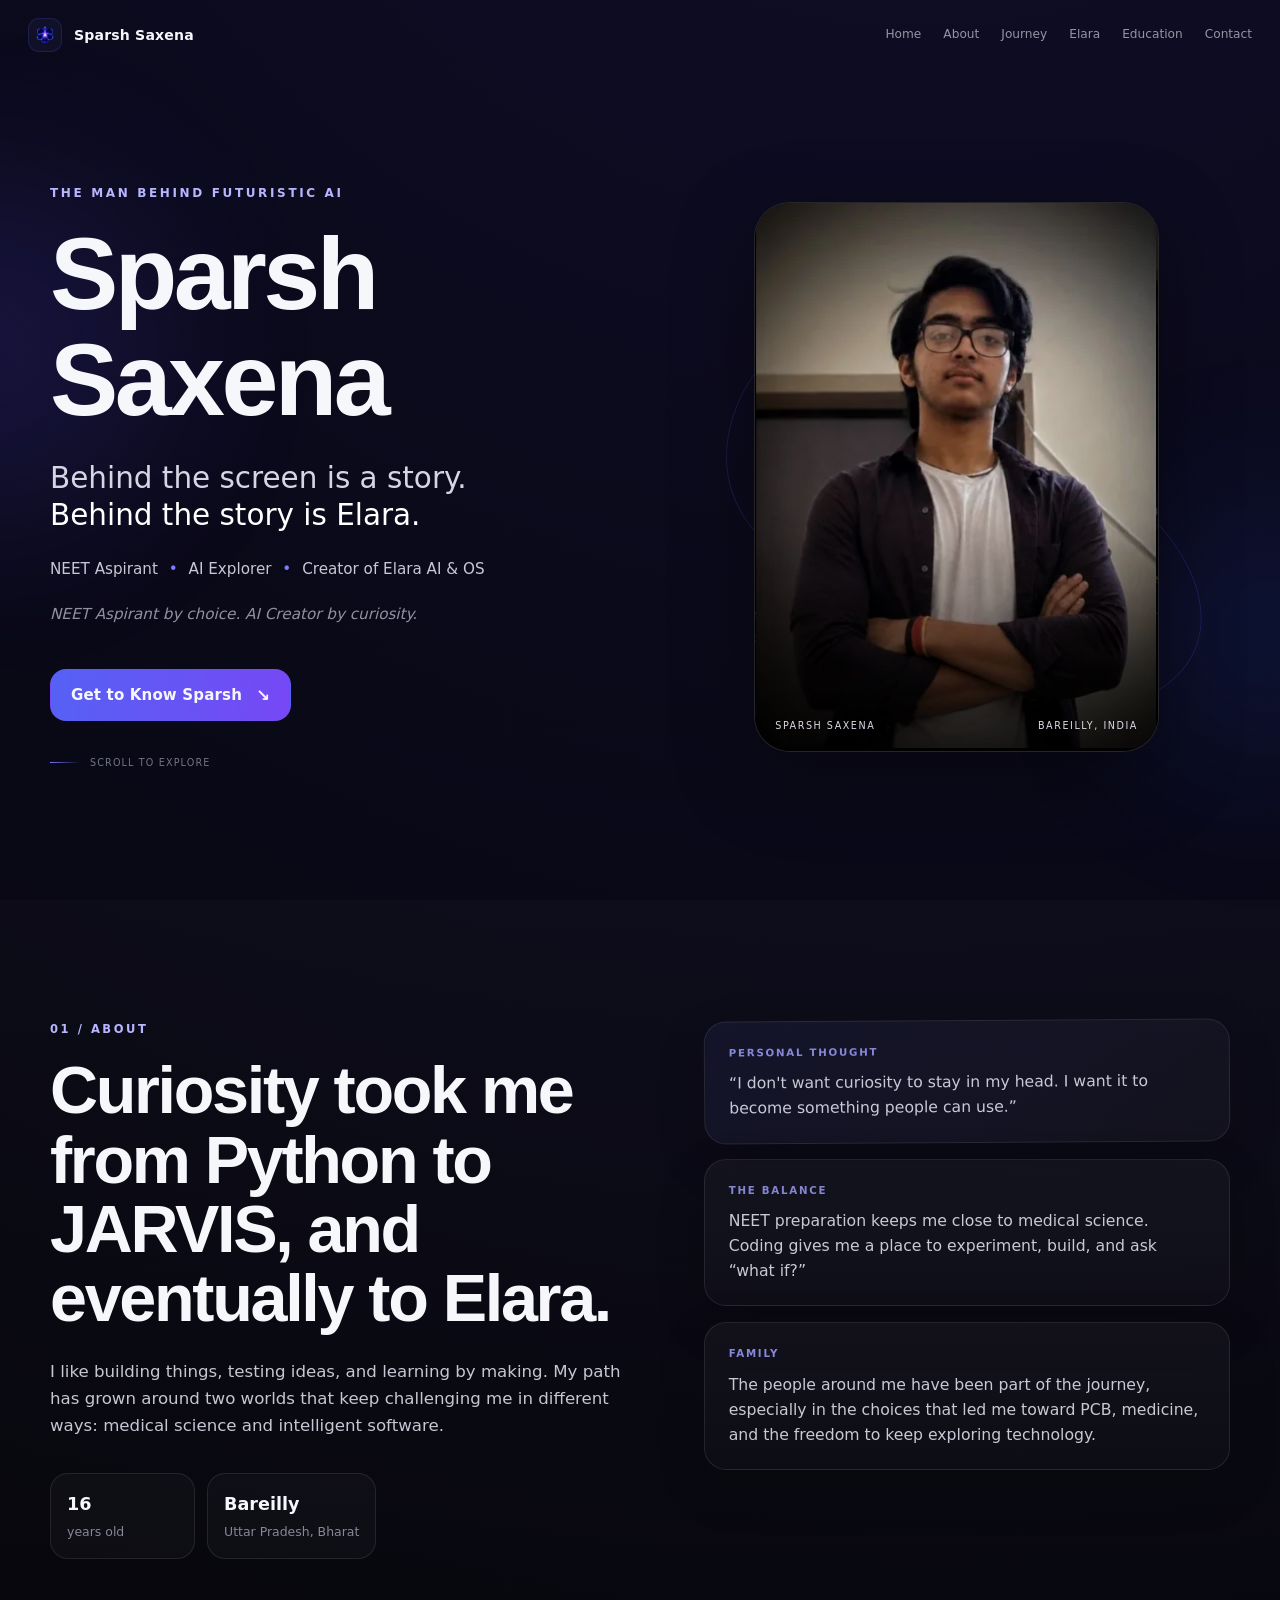
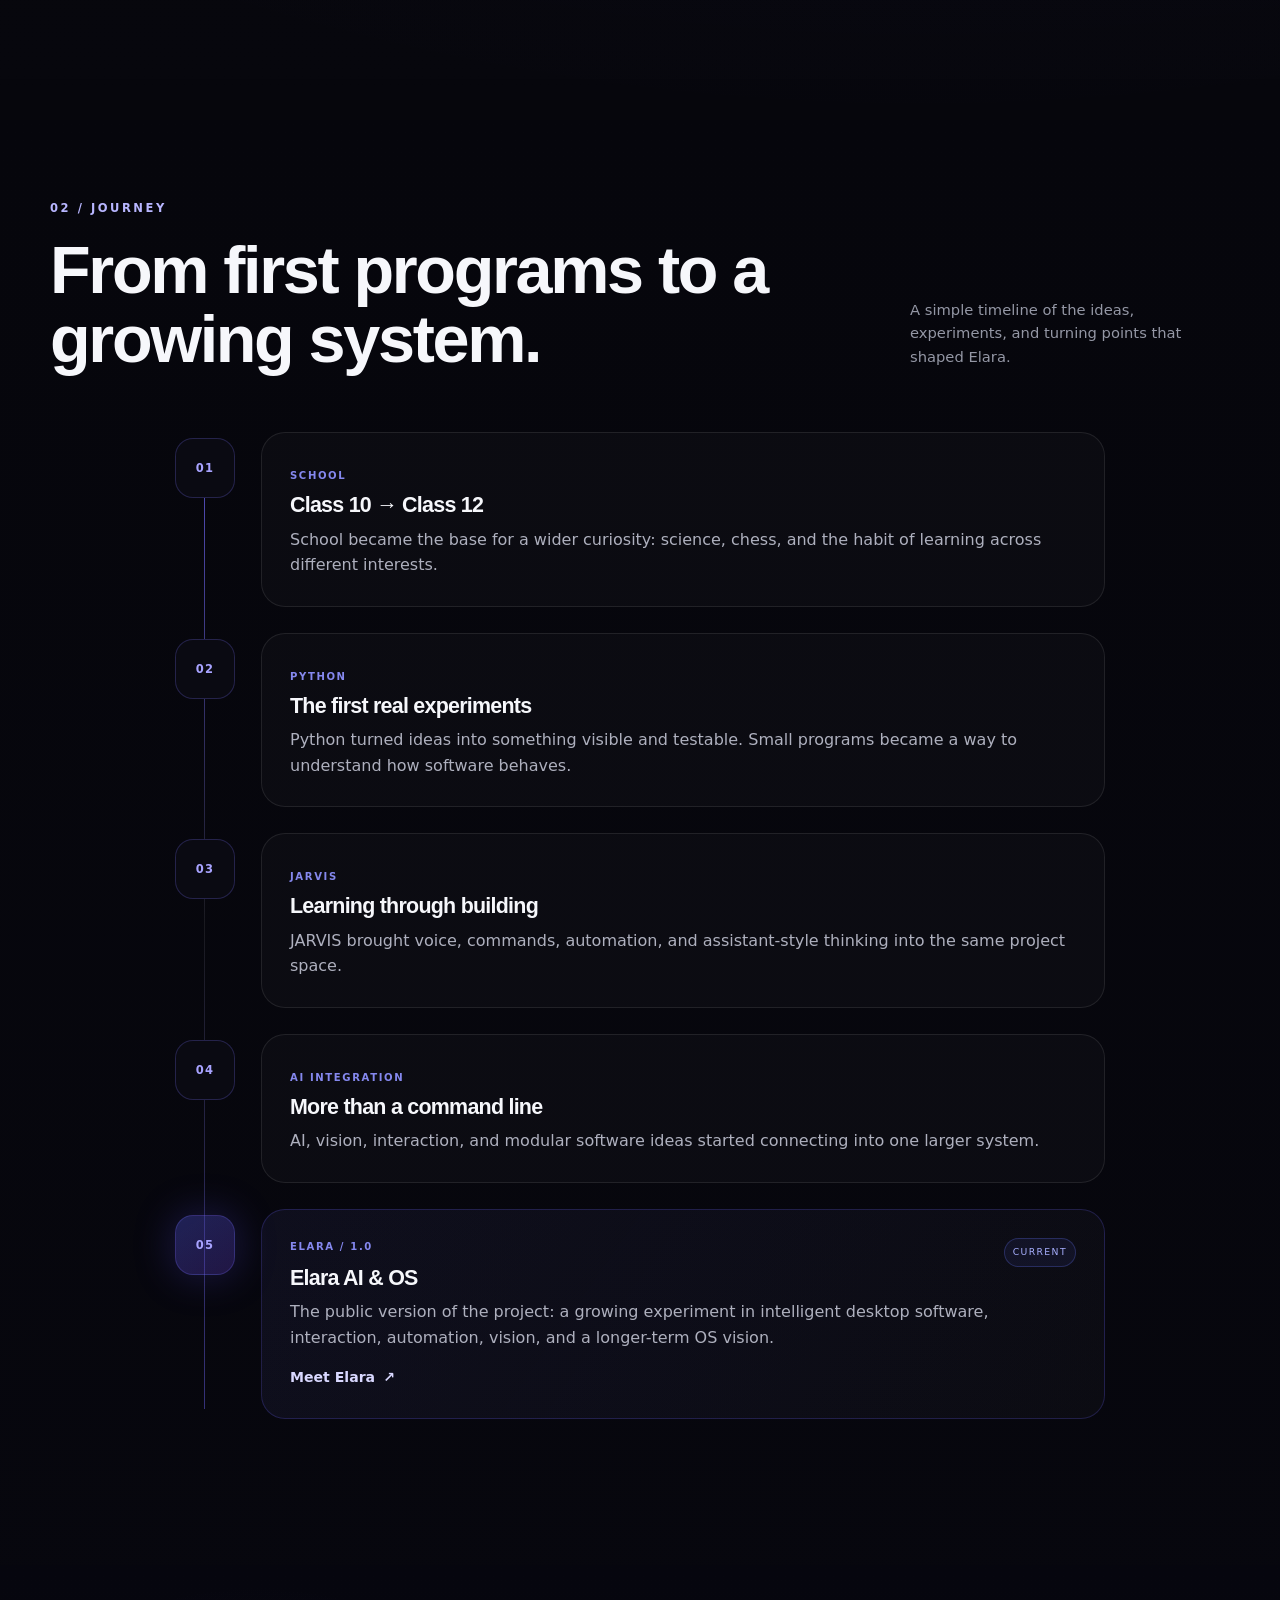
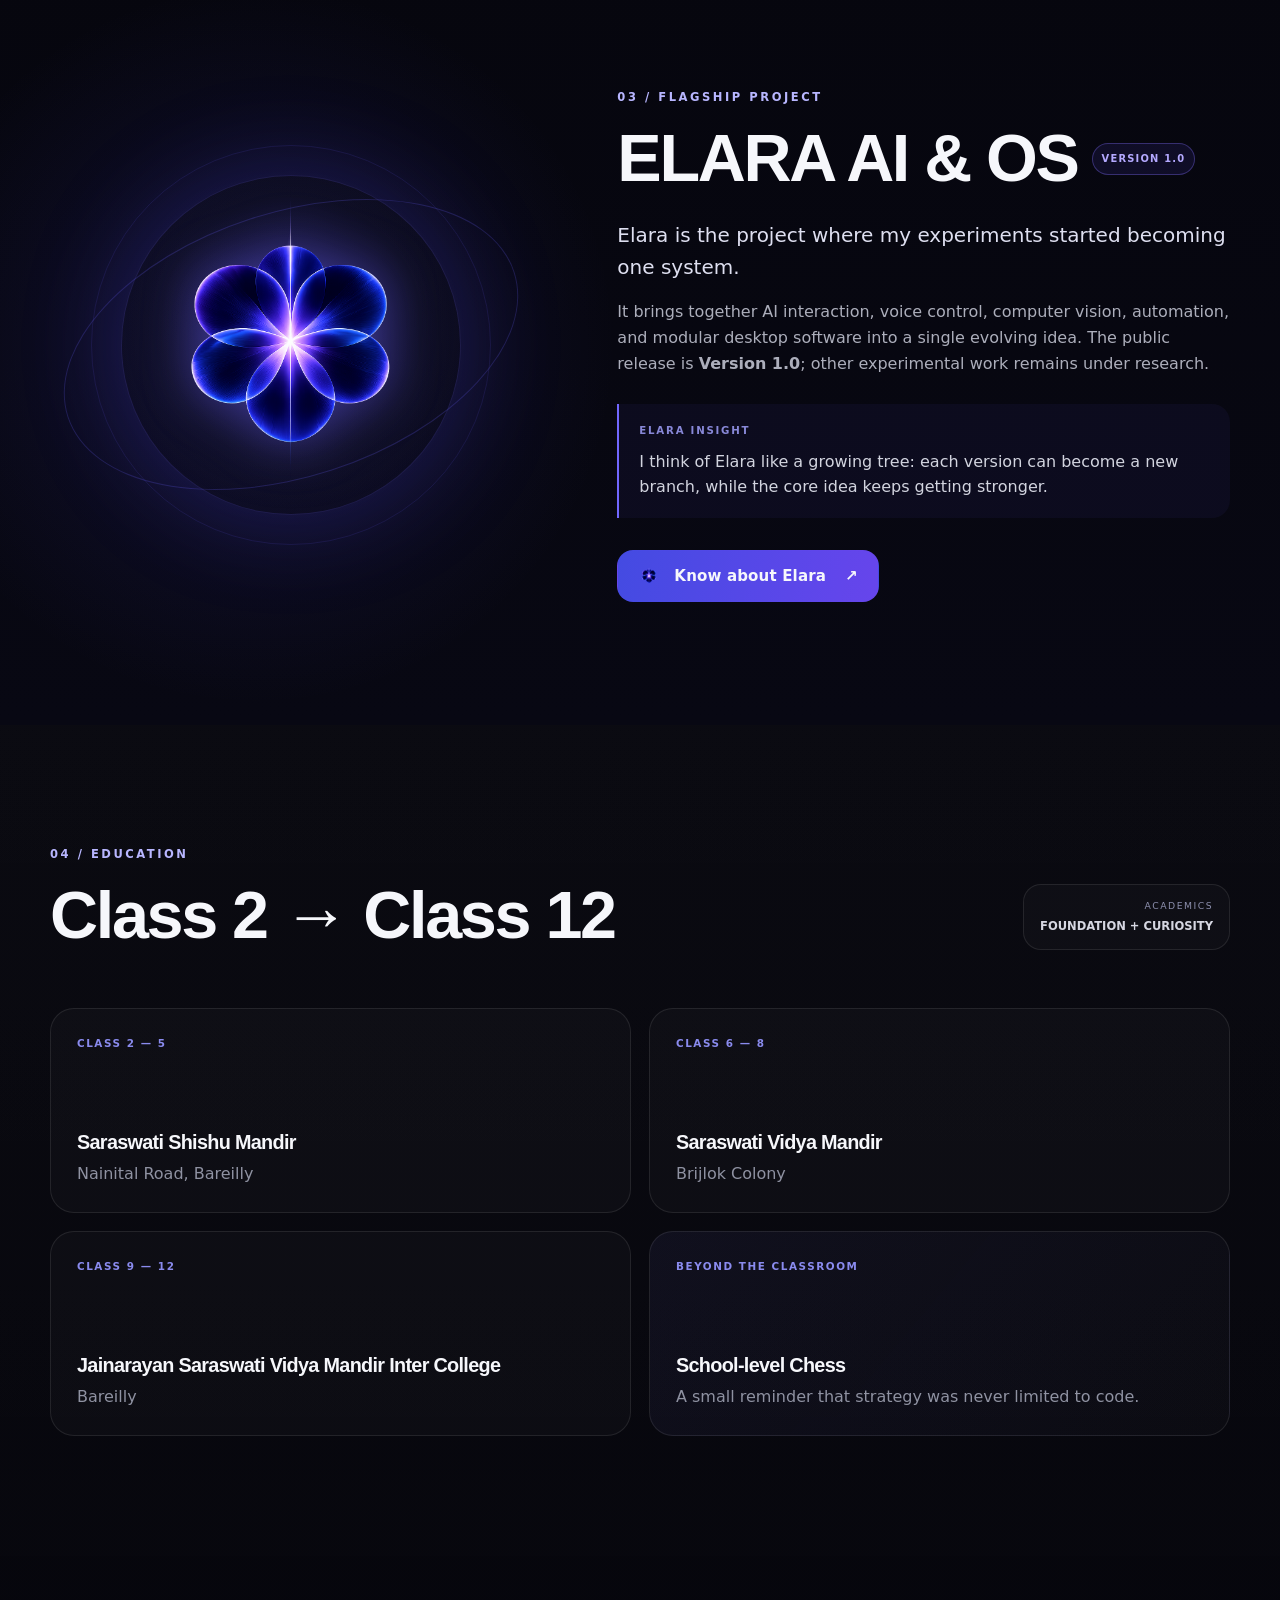
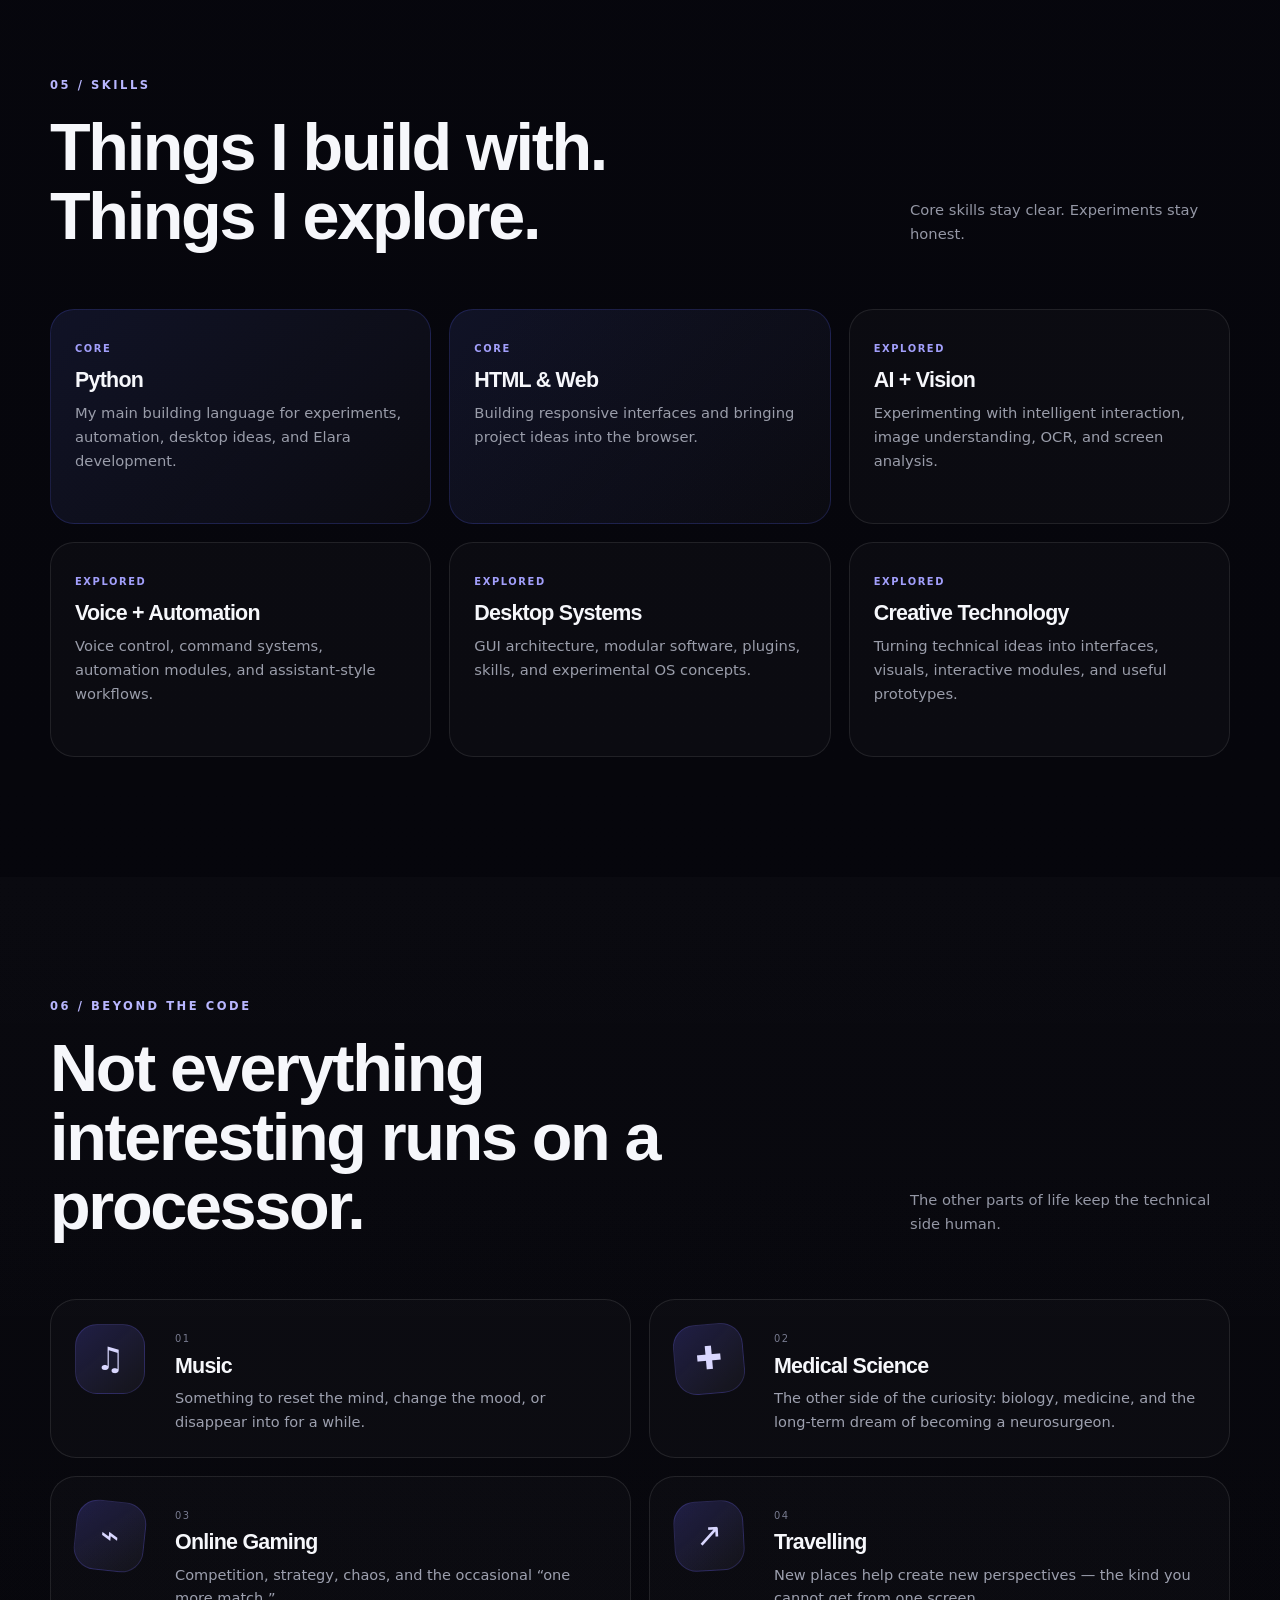
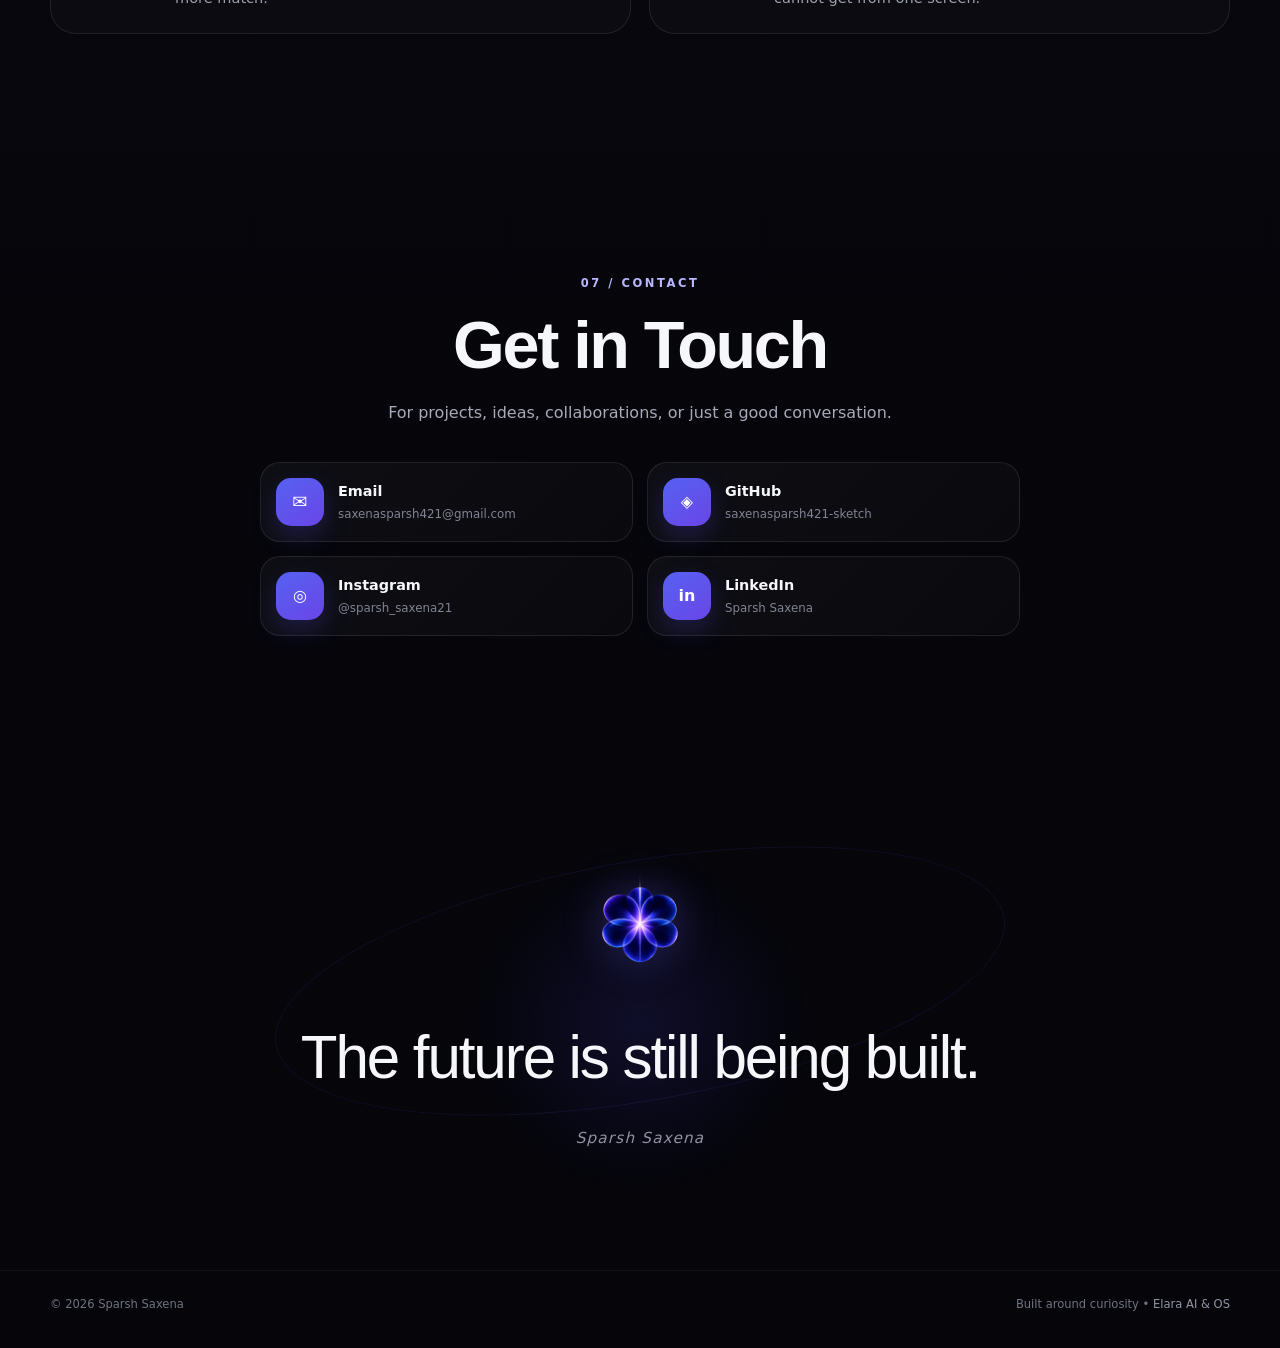
==== index.html @ 06a44c8b "Update index.html" ====
<!doctype html>
<html lang="en">
<head>
  <meta charset="utf-8">
  <meta name="viewport" content="width=device-width, initial-scale=1, viewport-fit=cover">
  <meta name="theme-color" content="#05050a">
  <meta name="color-scheme" content="dark">
  <meta name="description" content="Sparsh Saxena — NEET Aspirant, AI Explorer, and Creator of Elara AI & OS. The Man Behind Futuristic AI.">
  <meta name="author" content="Sparsh Saxena">
  <meta property="og:type" content="website">
  <meta property="og:title" content="Sparsh Saxena | The Man Behind Futuristic AI">
  <meta property="og:description" content="NEET Aspirant • AI Explorer • Creator of Elara AI & OS">
  <meta property="og:image" content="assets/sparsh-saxena.jpg">
  <meta property="og:image:alt" content="Sparsh Saxena portrait">
  <link rel="icon" type="image/png" href="assets/elara-logo.png">
  <link rel="icon" href="assets/elara-icon.png" type="image/png">
  <link rel="manifest" href="site.webmanifest">
  <link rel="stylesheet" href="style.css">
  <script type="application/ld+json">
  {
      "@context": "https://schema.org",
      "@type": "ProfilePage",
      "url": "https://saxenasparsh421-sketch.github.io/sparsh-saxena/",
      "mainEntity": {
          "@type": "Person",
          "name": "Sparsh Saxena",
          "url": "https://saxenasparsh421-sketch.github.io/sparsh-saxena/",
          "image": "https://saxenasparsh421-sketch.github.io/sparsh-saxena/assets/sparsh-saxena.webp",
          "jobTitle": "Student Developer",
          "description": "Sparsh Saxena is a student developer and the creator of Elara AI & OS, exploring artificial intelligence, software development, computer vision, automation, and human-computer interaction.",
          "sameAs": [
              "https://github.com/saxenasparsh421-sketch",
              "https://www.instagram.com/sparsh_saxena21/"
            ]
          }
      }
      </script>
</head>
<body>
  <div class="site-loader" id="siteLoader" aria-hidden="true">
    <div class="loader-inner">
      <img src="assets/elara-icon.png" alt="" class="loader-logo">
      <div class="loader-title">The Man Behind Futuristic AI</div>
    </div>
  </div>

  <div class="ambient ambient-a"></div>
  <div class="ambient ambient-b"></div>

  <header class="site-header" id="siteHeader">
    <a class="brand" href="#home" aria-label="Sparsh Saxena home">
      <span class="brand-mark"><img src="assets/elara-icon.png" alt="Elara logo"></span>
      <span class="brand-name">Sparsh Saxena</span>
    </a>

    <nav class="desktop-nav" id="desktopNav" aria-label="Primary navigation">
      <a href="#home">Home</a>
      <a href="#about">About</a>
      <a href="#journey">Journey</a>
      <a href="#elara">Elara</a>
      <a href="#education">Education</a>
      <a href="#contact">Contact</a>
    </nav>

    <button class="menu-toggle" id="menuToggle" type="button" aria-label="Open navigation" aria-expanded="false" aria-controls="mobileMenu">
      <span></span><span></span>
    </button>
  </header>

  <div class="mobile-menu" id="mobileMenu" aria-hidden="true">
    <nav aria-label="Mobile navigation">
      <a href="#home">Home</a>
      <a href="#about">About</a>
      <a href="#journey">Journey</a>
      <a href="#elara">Elara</a>
      <a href="#education">Education</a>
      <a href="#contact">Contact</a>
    </nav>
  </div>

  <main>
    <section class="hero section" id="home">
      <div class="hero-grid shell">
        <div class="hero-copy reveal">
          <p class="eyebrow">THE MAN BEHIND FUTURISTIC AI</p>
          <h1>Sparsh Saxena</h1>
          <p class="hero-hook">Behind the screen is a story.<br><span>Behind the story is Elara.</span></p>
          <div class="hero-lines">
            <p>NEET Aspirant <span>•</span> AI Explorer <span>•</span> Creator of Elara AI &amp; OS</p>
            <p class="hero-subline">NEET Aspirant by choice. AI Creator by curiosity.</p>
          </div>
          <a class="button button-primary" href="#about">Get to Know Sparsh <span>↘</span></a>
          <div class="scroll-cue" aria-hidden="true"><span></span><small>Scroll to explore</small></div>
        </div>

        <div class="hero-photo-wrap reveal delay-1">
          <div class="photo-orbit orbit-1"></div>
          <div class="photo-orbit orbit-2"></div>
          <div class="photo-grid"></div>
          <figure class="hero-photo-card">
            <img src="assets/sparsh-saxena.webp" alt="Sparsh Saxena standing with folded arms" fetchpriority="high" decoding="async">
            <figcaption><span>SPARSH SAXENA</span><span>BAREILLY, INDIA</span></figcaption>
          </figure>
        </div>
      </div>
    </section>

    <section class="section section-dark" id="about">
      <div class="shell two-col">
        <div class="section-intro reveal">
          <p class="eyebrow">01 / ABOUT</p>
          <h2>Curiosity took me from Python to JARVIS, and eventually to Elara.</h2>
          <p class="intro-copy">I like building things, testing ideas, and learning by making. My path has grown around two worlds that keep challenging me in different ways: medical science and intelligent software.</p>
          <div class="mini-profile">
            <div><strong>16</strong><span>years old</span></div>
            <div><strong>Bareilly</strong><span>Uttar Pradesh, Bharat</span></div>
          </div>
        </div>
        <div class="about-stack reveal delay-1">
          <article class="glass-card personal-thought">
            <span class="card-kicker">PERSONAL THOUGHT</span>
            <p>“I don't want curiosity to stay in my head. I want it to become something people can use.”</p>
          </article>
          <article class="glass-card">
            <span class="card-kicker">THE BALANCE</span>
            <p>NEET preparation keeps me close to medical science. Coding gives me a place to experiment, build, and ask “what if?”</p>
          </article>
          <article class="glass-card">
            <span class="card-kicker">FAMILY</span>
            <p>The people around me have been part of the journey, especially in the choices that led me toward PCB, medicine, and the freedom to keep exploring technology.</p>
          </article>
        </div>
      </div>
    </section>

    <section class="section" id="journey">
      <div class="shell">
        <div class="section-heading-row reveal">
          <div>
            <p class="eyebrow">02 / JOURNEY</p>
            <h2>From first programs to a growing system.</h2>
          </div>
          <p class="section-note">A simple timeline of the ideas, experiments, and turning points that shaped Elara.</p>
        </div>

        <div class="timeline">
          <article class="timeline-item reveal">
            <div class="timeline-node">01</div>
            <div class="timeline-card">
              <span class="timeline-tag">SCHOOL</span>
              <h3>Class 10 → Class 12</h3>
              <p>School became the base for a wider curiosity: science, chess, and the habit of learning across different interests.</p>
            </div>
          </article>
          <article class="timeline-item reveal delay-1">
            <div class="timeline-node">02</div>
            <div class="timeline-card">
              <span class="timeline-tag">PYTHON</span>
              <h3>The first real experiments</h3>
              <p>Python turned ideas into something visible and testable. Small programs became a way to understand how software behaves.</p>
            </div>
          </article>
          <article class="timeline-item reveal">
            <div class="timeline-node">03</div>
            <div class="timeline-card">
              <span class="timeline-tag">JARVIS</span>
              <h3>Learning through building</h3>
              <p>JARVIS brought voice, commands, automation, and assistant-style thinking into the same project space.</p>
            </div>
          </article>
          <article class="timeline-item reveal delay-1">
            <div class="timeline-node">04</div>
            <div class="timeline-card">
              <span class="timeline-tag">AI INTEGRATION</span>
              <h3>More than a command line</h3>
              <p>AI, vision, interaction, and modular software ideas started connecting into one larger system.</p>
            </div>
          </article>
          <article class="timeline-item timeline-highlight reveal">
            <div class="timeline-node special">05</div>
            <div class="timeline-card">
              <div class="timeline-card-top"><span class="timeline-tag">ELARA / 1.0</span><span class="status-pill">CURRENT</span></div>
              <h3>Elara AI &amp; OS</h3>
              <p>The public version of the project: a growing experiment in intelligent desktop software, interaction, automation, vision, and a longer-term OS vision.</p>
              <a class="text-link" href="#elara">Meet Elara <span>↗</span></a>
            </div>
          </article>
        </div>
      </div>
    </section>

    <section class="section section-elara" id="elara">
      <div class="shell elara-grid">
        <div class="elara-visual reveal">
          <div class="elara-ring ring-a"></div>
          <div class="elara-ring ring-b"></div>
          <div class="elara-logo-panel">
            <img src="assets/elara-icon.png" alt="Elara AI & OS logo" loading="lazy" decoding="async">
          </div>
        </div>
        <div class="elara-copy reveal delay-1">
          <p class="eyebrow">03 / FLAGSHIP PROJECT</p>
          <div class="elara-title-row">
            <h2>ELARA AI &amp; OS</h2>
            <span class="version-badge">VERSION 1.0</span>
          </div>
          <p class="elara-lead">Elara is the project where my experiments started becoming one system.</p>
          <p>It brings together AI interaction, voice control, computer vision, automation, and modular desktop software into a single evolving idea. The public release is <strong>Version 1.0</strong>; other experimental work remains under research.</p>
          <div class="insight-card">
            <span class="card-kicker">ELARA INSIGHT</span>
            <p>I think of Elara like a growing tree: each version can become a new branch, while the core idea keeps getting stronger.</p>
          </div>
          <a class="button button-elara" href="https://saxenasparsh421-sketch.github.io/elara-ai-os-website/" target="_blank" rel="noopener noreferrer">
            <img src="assets/elara-icon.png" alt="" aria-hidden="true">
            <span>Know about Elara</span>
            <span class="button-arrow">↗</span>
          </a>
        </div>
      </div>
    </section>

    <section class="section section-dark" id="education">
      <div class="shell">
        <div class="section-heading-row reveal">
          <div>
            <p class="eyebrow">04 / EDUCATION</p>
            <h2>Class 2 → Class 12</h2>
          </div>
          <div class="education-badge"><span>ACADEMICS</span><strong>FOUNDATION + CURIOSITY</strong></div>
        </div>
        <div class="education-grid">
          <article class="education-card reveal">
            <span class="range">CLASS 2 — 5</span>
            <h3>Saraswati Shishu Mandir</h3>
            <p>Nainital Road, Bareilly</p>
          </article>
          <article class="education-card reveal delay-1">
            <span class="range">CLASS 6 — 8</span>
            <h3>Saraswati Vidya Mandir</h3>
            <p>Brijlok Colony</p>
          </article>
          <article class="education-card reveal">
            <span class="range">CLASS 9 — 12</span>
            <h3>Jainarayan Saraswati Vidya Mandir Inter College</h3>
            <p>Bareilly</p>
          </article>
          <article class="education-card chess-card reveal delay-1">
            <span class="range">BEYOND THE CLASSROOM</span>
            <h3>School-level Chess</h3>
            <p>A small reminder that strategy was never limited to code.</p>
          </article>
        </div>
      </div>
    </section>

    <section class="section" id="skills">
      <div class="shell">
        <div class="section-heading-row reveal">
          <div>
            <p class="eyebrow">05 / SKILLS</p>
            <h2>Things I build with. Things I explore.</h2>
          </div>
          <p class="section-note">Core skills stay clear. Experiments stay honest.</p>
        </div>
        <div class="skills-grid">
          <article class="skill-card core reveal">
            <span class="skill-label">CORE</span>
            <h3>Python</h3>
            <p>My main building language for experiments, automation, desktop ideas, and Elara development.</p>
          </article>
          <article class="skill-card core reveal delay-1">
            <span class="skill-label">CORE</span>
            <h3>HTML &amp; Web</h3>
            <p>Building responsive interfaces and bringing project ideas into the browser.</p>
          </article>
          <article class="skill-card explore reveal">
            <span class="skill-label">EXPLORED</span>
            <h3>AI + Vision</h3>
            <p>Experimenting with intelligent interaction, image understanding, OCR, and screen analysis.</p>
          </article>
          <article class="skill-card explore reveal delay-1">
            <span class="skill-label">EXPLORED</span>
            <h3>Voice + Automation</h3>
            <p>Voice control, command systems, automation modules, and assistant-style workflows.</p>
          </article>
          <article class="skill-card explore reveal">
            <span class="skill-label">EXPLORED</span>
            <h3>Desktop Systems</h3>
            <p>GUI architecture, modular software, plugins, skills, and experimental OS concepts.</p>
          </article>
          <article class="skill-card explore reveal delay-1">
            <span class="skill-label">EXPLORED</span>
            <h3>Creative Technology</h3>
            <p>Turning technical ideas into interfaces, visuals, interactive modules, and useful prototypes.</p>
          </article>
        </div>
      </div>
    </section>

    <section class="section section-dark" id="beyond">
      <div class="shell">
        <div class="section-heading-row reveal">
          <div>
            <p class="eyebrow">06 / BEYOND THE CODE</p>
            <h2>Not everything interesting runs on a processor.</h2>
          </div>
          <p class="section-note">The other parts of life keep the technical side human.</p>
        </div>
        <div class="interest-grid">
          <article class="interest-card interest-music reveal">
            <div class="interest-icon" aria-hidden="true">♫</div>
            <div><span>01</span><h3>Music</h3><p>Something to reset the mind, change the mood, or disappear into for a while.</p></div>
          </article>
          <article class="interest-card interest-med reveal delay-1">
            <div class="interest-icon" aria-hidden="true">✚</div>
            <div><span>02</span><h3>Medical Science</h3><p>The other side of the curiosity: biology, medicine, and the long-term dream of becoming a neurosurgeon.</p></div>
          </article>
          <article class="interest-card interest-game reveal">
            <div class="interest-icon" aria-hidden="true">⌁</div>
            <div><span>03</span><h3>Online Gaming</h3><p>Competition, strategy, chaos, and the occasional “one more match.”</p></div>
          </article>
          <article class="interest-card interest-travel reveal delay-1">
            <div class="interest-icon" aria-hidden="true">↗</div>
            <div><span>04</span><h3>Travelling</h3><p>New places help create new perspectives — the kind you cannot get from one screen.</p></div>
          </article>
        </div>
      </div>
    </section>

    <section class="section contact-section" id="contact">
      <div class="shell contact-shell reveal">
        <p class="eyebrow">07 / CONTACT</p>
        <h2>Get in Touch</h2>
        <p class="contact-copy">For projects, ideas, collaborations, or just a good conversation.</p>
        <div class="contact-buttons">
          <a class="app-button" href="mailto:saxenasparsh421@gmail.com">
            <span class="app-icon mail-icon" aria-hidden="true">✉</span>
            <span><strong>Email</strong><small>saxenasparsh421@gmail.com</small></span>
          </a>
          <a class="app-button" href="https://github.com/saxenasparsh421-sketch" target="_blank" rel="noopener noreferrer">
            <span class="app-icon" aria-hidden="true">◈</span>
            <span><strong>GitHub</strong><small>saxenasparsh421-sketch</small></span>
          </a>
          <a class="app-button" href="https://www.instagram.com/sparsh_saxena21/" target="_blank" rel="noopener noreferrer">
            <span class="app-icon" aria-hidden="true">◎</span>
            <span><strong>Instagram</strong><small>@sparsh_saxena21</small></span>
          </a>
          <a class="app-button" href="https://www.linkedin.com/" target="_blank" rel="noopener noreferrer">
            <span class="app-icon" aria-hidden="true">in</span>
            <span><strong>LinkedIn</strong><small>Sparsh Saxena</small></span>
          </a>
        </div>
      </div>
    </section>

    <section class="final-section" aria-label="Closing statement">
      <div class="final-orbit" aria-hidden="true"></div>
      <div class="shell final-inner reveal">
        <img src="assets/elara-icon.png" alt="" class="final-logo" loading="lazy">
        <p class="final-line">The future is still being built.</p>
        <div class="signature">Sparsh Saxena</div>
      </div>
    </section>
  </main>

  <footer class="site-footer">
    <div class="shell footer-inner">
      <span>© <span id="year"></span> Sparsh Saxena</span>
      <span>Built around curiosity • <a href="#elara">Elara AI &amp; OS</a></span>
    </div>
  </footer>

  <script src="script.js" defer></script>
</body>
</html>
---- style.css ----
:root{
  --bg:#05050a;
  --bg2:#080812;
  --panel:rgba(12,13,25,.72);
  --panel-strong:rgba(15,16,31,.88);
  --line:rgba(255,255,255,.09);
  --line-strong:rgba(120,112,255,.24);
  --text:#f6f7fb;
  --muted:#a9acbb;
  --blue:#5a73ff;
  --purple:#916cff;
  --white:#ffffff;
  --shadow:0 24px 80px rgba(0,0,0,.38);
  --radius:24px;
  --shell:1180px;
}
*{box-sizing:border-box}
html{scroll-behavior:smooth}
body{margin:0;background:radial-gradient(circle at 72% -8%,rgba(91,75,255,.14),transparent 28%),linear-gradient(180deg,var(--bg),#07070e 44%,#05050a 100%);color:var(--text);font-family:Inter,ui-sans-serif,system-ui,-apple-system,BlinkMacSystemFont,"Segoe UI",sans-serif;line-height:1.6;overflow-x:hidden}
body.menu-open{overflow:hidden}
a{color:inherit;text-decoration:none}
img{display:block;max-width:100%}
button,input,textarea,select{font:inherit}
.shell{width:min(var(--shell),calc(100% - 56px));margin:0 auto}
.section{position:relative;padding:120px 0;scroll-margin-top:92px}
.section-dark{background:linear-gradient(180deg,rgba(255,255,255,.018),rgba(255,255,255,.008))}
.eyebrow{margin:0 0 18px;color:#b8b6ff;font-size:.72rem;letter-spacing:.22em;font-weight:800;text-transform:uppercase}
h1,h2,h3,p{margin-top:0}
h1,h2,h3{font-family:"Arial Black",Inter,ui-sans-serif,sans-serif;letter-spacing:-.035em;line-height:1.04}
h1{font-size:clamp(3.4rem,8vw,7.6rem);max-width:850px;margin-bottom:26px}
h2{font-size:clamp(2.3rem,5.2vw,5rem);max-width:900px}
h3{font-size:1.34rem}
.hero{min-height:100svh;display:grid;align-items:center;padding-top:138px;padding-bottom:84px}
.hero-grid{display:grid;grid-template-columns:1.02fr .98fr;gap:64px;align-items:center}
.hero-copy{position:relative;z-index:3}
.hero-copy .eyebrow{font-size:.75rem;margin-bottom:18px}
.hero-hook{font-size:clamp(1.25rem,2.3vw,2rem);line-height:1.28;color:#d5d6e4;margin-bottom:22px}
.hero-hook span{color:#fff}
.hero-lines{display:grid;gap:5px;color:#c7c8d3;font-size:.95rem}
.hero-lines span{color:#7b7cff;margin:0 6px}
.hero-subline{color:#8f91a0;font-style:italic}
.button{display:inline-flex;align-items:center;gap:14px;min-height:52px;padding:0 20px;border-radius:16px;border:1px solid var(--line);font-size:.94rem;font-weight:750;letter-spacing:.01em;transition:transform .25s ease,border-color .25s ease,box-shadow .25s ease,background .25s ease}
.button:hover,.button:focus-visible{transform:translateY(-2px);border-color:rgba(126,113,255,.44);box-shadow:0 16px 44px rgba(84,67,255,.18);outline:none}
.button-primary{margin-top:28px;background:linear-gradient(100deg,rgba(89,101,255,.96),rgba(123,75,255,.96));border-color:transparent}
.button-primary span{font-size:1.05rem}
.scroll-cue{display:flex;gap:10px;align-items:center;margin-top:34px;color:#727587;font-size:.72rem;letter-spacing:.1em;text-transform:uppercase}
.scroll-cue span{display:block;width:30px;height:1px;background:linear-gradient(90deg,#7775ff,transparent)}
.hero-photo-wrap{position:relative;min-height:640px;display:grid;place-items:center}
.hero-photo-card{position:relative;width:min(480px,74%);aspect-ratio:402/547;margin:0;overflow:hidden;border-radius:36px;background:#0b0b10;border:1px solid rgba(255,255,255,.11);box-shadow:var(--shadow);z-index:2}
.hero-photo-card::before{content:"";position:absolute;inset:0;background:linear-gradient(180deg,transparent 58%,rgba(0,0,0,.63));z-index:1;pointer-events:none}
.hero-photo-card img{width:100%;height:100%;object-fit:cover;object-position:center 34%;filter:saturate(.95) contrast(1.03)}
.hero-photo-card figcaption{position:absolute;bottom:18px;left:20px;right:20px;display:flex;justify-content:space-between;gap:14px;color:#d9dbe6;font-size:.6rem;letter-spacing:.16em;z-index:2}
.photo-grid{position:absolute;inset:9% 7% 7% 10%;background-image:linear-gradient(rgba(102,92,255,.12) 1px,transparent 1px),linear-gradient(90deg,rgba(102,92,255,.12) 1px,transparent 1px);background-size:28px 28px;mask-image:linear-gradient(90deg,transparent 0 8%,#000 26% 80%,transparent 100%);opacity:.35;z-index:0}
.photo-orbit{position:absolute;border:1px solid rgba(99,93,255,.2);border-radius:50%;transform:rotate(-18deg);z-index:0}
.orbit-1{width:78%;height:48%;top:18%;left:7%}
.orbit-2{width:86%;height:42%;bottom:16%;right:3%;transform:rotate(22deg)}
.photo-badge{position:absolute;z-index:3;border:1px solid rgba(255,255,255,.12);background:rgba(10,10,20,.78);backdrop-filter:blur(18px);box-shadow:0 16px 40px rgba(0,0,0,.26);border-radius:14px;padding:10px 12px;font-size:.65rem;letter-spacing:.12em;color:#dfe0ea}
.badge-a{top:14%;left:3%}.badge-b{bottom:17%;right:3%}
.badge-dot{display:inline-block;width:7px;height:7px;border-radius:50%;background:#76a0ff;box-shadow:0 0 16px rgba(118,160,255,.8);margin-right:8px}
.two-col{display:grid;grid-template-columns:1.05fr .95fr;gap:72px;align-items:start}
.section-intro h2{margin-bottom:26px}
.intro-copy{max-width:660px;color:#c5c7d3;font-size:1.04rem}
.mini-profile{display:flex;gap:12px;margin-top:34px;flex-wrap:wrap}
.mini-profile>div{min-width:145px;padding:16px;border:1px solid var(--line);border-radius:18px;background:rgba(255,255,255,.028)}
.mini-profile strong,.mini-profile span{display:block}.mini-profile strong{font-size:1.1rem}.mini-profile span{color:#858897;font-size:.78rem;margin-top:4px}
.about-stack{display:grid;gap:16px}
.glass-card{border:1px solid var(--line);background:linear-gradient(180deg,rgba(255,255,255,.04),rgba(255,255,255,.018));border-radius:22px;padding:22px 24px;box-shadow:0 18px 50px rgba(0,0,0,.16)}
.glass-card p{color:#c8c9d5;margin:0;font-size:.98rem}
.card-kicker{display:block;color:#8888d8;font-size:.64rem;font-weight:800;letter-spacing:.17em;text-transform:uppercase;margin-bottom:10px}
.personal-thought{background:linear-gradient(130deg,rgba(73,74,148,.14),rgba(255,255,255,.03));transform:rotate(-.35deg)}
.section-heading-row{display:flex;justify-content:space-between;gap:36px;align-items:flex-end;margin-bottom:58px}
.section-heading-row h2{margin-bottom:0;max-width:760px}
.section-note{max-width:320px;margin:0 0 6px;color:#9497a5;font-size:.92rem}
.timeline{position:relative;max-width:930px;margin:0 auto;padding-left:86px}
.timeline::before{content:"";position:absolute;left:29px;top:10px;bottom:10px;width:1px;background:linear-gradient(180deg,rgba(111,103,255,.75),rgba(255,255,255,.08),rgba(111,103,255,.45))}
.timeline-item{position:relative;margin-bottom:26px}
.timeline-node{position:absolute;left:-86px;top:6px;width:60px;height:60px;border-radius:18px;display:grid;place-items:center;background:#0a0a12;border:1px solid var(--line-strong);color:#a8a3ff;font-size:.72rem;font-weight:800;letter-spacing:.1em}
.timeline-node.special{background:linear-gradient(145deg,rgba(90,98,255,.3),rgba(121,75,255,.23));box-shadow:0 0 42px rgba(95,82,255,.25)}
.timeline-card{padding:28px;border:1px solid var(--line);border-radius:24px;background:rgba(255,255,255,.025);transition:transform .25s ease,border-color .25s ease,background .25s ease}
.timeline-card:hover{transform:translateY(-2px);border-color:rgba(105,99,255,.24);background:rgba(255,255,255,.035)}
.timeline-card p{color:#aeb0be;margin-bottom:0}
.timeline-tag{display:inline-block;color:#8588ee;font-size:.63rem;font-weight:800;letter-spacing:.16em;margin-bottom:10px}
.timeline-card h3{margin-bottom:10px}
.timeline-card-top{display:flex;justify-content:space-between;align-items:center;gap:20px}
.status-pill{font-size:.58rem;letter-spacing:.15em;padding:6px 8px;border-radius:999px;border:1px solid rgba(106,120,255,.26);color:#a8b0ff;background:rgba(90,105,255,.08)}
.text-link{display:inline-flex;align-items:center;gap:8px;color:#d9d8ff;margin-top:16px;font-size:.88rem;font-weight:700}
.text-link span{transition:transform .2s ease}.text-link:hover span{transform:translate(3px,-2px)}
.timeline-highlight .timeline-card{border-color:rgba(105,97,255,.22);background:linear-gradient(125deg,rgba(82,83,164,.11),rgba(255,255,255,.024))}
.section-elara{overflow:hidden;background:radial-gradient(circle at 20% 50%,rgba(82,75,255,.15),transparent 33%),linear-gradient(180deg,#06060e,#080813)}
.elara-grid{display:grid;grid-template-columns:.88fr 1.12fr;gap:86px;align-items:center}
.elara-visual{min-height:520px;display:grid;place-items:center;position:relative}
.elara-logo-panel{width:340px;height:340px;border-radius:50%;display:grid;place-items:center;background:radial-gradient(circle at 50% 45%,rgba(103,96,255,.22),rgba(24,25,46,.24) 52%,transparent 72%);border:1px solid rgba(111,102,255,.18);box-shadow:0 0 100px rgba(85,75,255,.25)}
.elara-logo-panel img{width:92%;height:92%;object-fit:contain;filter:drop-shadow(0 0 26px rgba(109,98,255,.44))}
.elara-ring{position:absolute;border:1px solid rgba(106,95,255,.22);border-radius:50%;pointer-events:none}.ring-a{width:470px;height:265px;transform:rotate(-18deg)}.ring-b{width:400px;height:400px;opacity:.55}
.floating-label{position:absolute;padding:8px 10px;border-radius:10px;background:rgba(11,11,23,.78);border:1px solid rgba(255,255,255,.09);color:#a8a9bb;font-size:.58rem;letter-spacing:.12em;backdrop-filter:blur(12px)}
.label-one{top:12%;right:3%}.label-two{bottom:14%;left:4%}.label-three{top:44%;left:-1%}
.elara-title-row{display:flex;gap:14px;align-items:center;flex-wrap:wrap}.elara-title-row h2{margin:0}.version-badge{padding:7px 9px;border-radius:999px;border:1px solid rgba(128,112,255,.34);color:#b4a9ff;background:rgba(101,80,255,.1);font-size:.62rem;font-weight:800;letter-spacing:.12em}
.elara-lead{font-size:1.25rem;color:#dedff0;max-width:720px;margin:26px 0 16px}.elara-copy>p:not(.eyebrow):not(.elara-lead){color:#acaebb;max-width:720px}
.insight-card{margin:28px 0;border-left:2px solid #7167ff;padding:18px 20px;background:rgba(77,68,173,.08);border-radius:0 18px 18px 0}.insight-card p{margin:0;color:#d2d4df}.button-elara{margin-top:4px;background:linear-gradient(100deg,rgba(76,84,255,.88),rgba(110,74,255,.92));border-color:transparent}.button-elara img{width:22px;height:22px;border-radius:50%;object-fit:contain}.button-arrow{margin-left:5px}
.education-badge{padding:14px 16px;border-radius:18px;border:1px solid var(--line);background:rgba(255,255,255,.022);text-align:right}.education-badge span,.education-badge strong{display:block}.education-badge span{font-size:.58rem;color:#8c8fad;letter-spacing:.16em}.education-badge strong{font-size:.72rem;margin-top:3px;color:#d6d7e2}
.education-grid{display:grid;grid-template-columns:repeat(2,minmax(0,1fr));gap:18px}.education-card{min-height:205px;padding:26px;border-radius:24px;border:1px solid var(--line);background:rgba(255,255,255,.023);display:flex;flex-direction:column;justify-content:flex-end}.education-card .range{font-size:.65rem;letter-spacing:.15em;color:#8a8bee;font-weight:800;margin-bottom:auto}.education-card h3{font-size:1.24rem;margin-bottom:8px}.education-card p{margin:0;color:#8f92a2}.chess-card{background:linear-gradient(130deg,rgba(80,77,155,.11),rgba(255,255,255,.02))}
.skills-grid{display:grid;grid-template-columns:repeat(3,minmax(0,1fr));gap:18px}.skill-card{padding:24px;border-radius:24px;border:1px solid var(--line);background:rgba(255,255,255,.022);min-height:215px}.skill-card.core{background:linear-gradient(135deg,rgba(71,84,173,.16),rgba(255,255,255,.025));border-color:rgba(92,102,255,.2)}.skill-label{display:inline-block;font-size:.62rem;letter-spacing:.16em;color:#a29ffb;margin-bottom:12px;font-weight:800}.skill-card h3{margin-bottom:10px}.skill-card p{margin:0;color:#9a9daa;font-size:.92rem}
.interest-grid{display:grid;grid-template-columns:repeat(2,minmax(0,1fr));gap:18px}.interest-card{display:grid;grid-template-columns:82px 1fr;gap:18px;align-items:start;padding:24px;border-radius:26px;border:1px solid var(--line);background:rgba(255,255,255,.02);transition:transform .25s ease,border-color .25s ease,background .25s ease}.interest-card:hover{transform:translateY(-4px);border-color:rgba(102,99,255,.23);background:rgba(255,255,255,.035)}.interest-icon{width:70px;height:70px;border-radius:22px;display:grid;place-items:center;font-size:2rem;color:#d9d7ff;background:linear-gradient(140deg,rgba(108,101,255,.22),rgba(255,255,255,.035));border:1px solid rgba(116,107,255,.2)}.interest-card>div:last-child>span{font-size:.62rem;letter-spacing:.15em;color:#777a8e}.interest-card h3{margin:5px 0 9px}.interest-card p{color:#9da0af;margin:0;font-size:.91rem}.interest-med .interest-icon{transform:rotate(-5deg)}.interest-game .interest-icon{transform:rotate(6deg)}.interest-travel .interest-icon{transform:rotate(-3deg)}
.contact-section{padding-bottom:100px}.contact-shell{text-align:center}.contact-shell h2{margin:0 auto 20px}.contact-copy{color:#a7aab8;max-width:580px;margin:0 auto 36px}.contact-buttons{display:grid;grid-template-columns:repeat(2,minmax(0,1fr));gap:14px;max-width:760px;margin:0 auto}.app-button{display:flex;align-items:center;gap:14px;text-align:left;padding:15px;border-radius:20px;border:1px solid var(--line);background:linear-gradient(135deg,rgba(255,255,255,.04),rgba(255,255,255,.018));transition:transform .25s ease,border-color .25s ease,box-shadow .25s ease}.app-button:hover,.app-button:focus-visible{transform:translateY(-3px);border-color:rgba(110,101,255,.36);box-shadow:0 18px 46px rgba(63,53,170,.17);outline:none}.app-icon{width:48px;height:48px;flex:0 0 auto;border-radius:15px;display:grid;place-items:center;color:#fff;font-weight:800;background:linear-gradient(145deg,rgba(90,102,255,.95),rgba(116,76,255,.9));box-shadow:0 10px 26px rgba(82,74,236,.24)}.app-button strong,.app-button small{display:block}.app-button strong{font-size:.9rem}.app-button small{margin-top:2px;color:#808493;font-size:.74rem;overflow:hidden;text-overflow:ellipsis;white-space:nowrap}.mail-icon{font-size:1.15rem}
.final-section{position:relative;padding:130px 0 120px;overflow:hidden;text-align:center;background:radial-gradient(circle at 50% 54%,rgba(87,77,255,.13),transparent 24%)}.final-orbit{position:absolute;width:740px;height:240px;left:50%;top:46%;transform:translate(-50%,-50%) rotate(-10deg);border:1px solid rgba(101,95,255,.11);border-radius:50%}.final-inner{position:relative;z-index:2}.final-logo{width:118px;height:118px;object-fit:contain;margin:0 auto 26px;filter:drop-shadow(0 0 20px rgba(106,95,255,.3))}.final-line{font-family:"Arial Black",Inter,sans-serif;letter-spacing:-.035em;font-size:clamp(2rem,4.7vw,4rem);margin-bottom:20px}.signature{font-size:.95rem;color:#8f92a2;font-style:italic;letter-spacing:.08em}
.site-footer{padding:24px 0 34px;border-top:1px solid rgba(255,255,255,.05);color:#6f7382;font-size:.72rem}.footer-inner{display:flex;justify-content:space-between;gap:16px}.site-footer a{color:#9094a6}
.site-header{position:fixed;left:0;right:0;top:0;z-index:50;display:flex;align-items:center;justify-content:space-between;padding:18px 28px;transition:transform .34s ease,background .34s ease,backdrop-filter .34s ease,border-color .34s ease;border-bottom:1px solid transparent}.site-header.scrolled{background:rgba(5,5,10,.7);backdrop-filter:blur(16px);border-color:rgba(255,255,255,.05)}.site-header.hidden{transform:translateY(-100%)}.brand{display:inline-flex;align-items:center;gap:12px;font-weight:800;letter-spacing:.01em}.brand-mark{width:34px;height:34px;border-radius:11px;display:grid;place-items:center;background:rgba(82,87,194,.08);border:1px solid rgba(113,105,255,.16)}.brand-mark img{width:26px;height:26px;object-fit:contain}.brand-name{font-size:.88rem}.desktop-nav{display:flex;align-items:center;gap:22px}.desktop-nav a{font-size:.76rem;color:#9295a4;transition:color .2s ease}.desktop-nav a:hover,.desktop-nav a:focus-visible{color:#fff;outline:none}.menu-toggle{display:none;border:0;background:transparent;width:42px;height:42px;border-radius:14px;padding:0;position:relative}.menu-toggle span{position:absolute;width:18px;height:1px;left:12px;background:#fff;transition:transform .25s ease,top .25s ease}.menu-toggle span:first-child{top:17px}.menu-toggle span:last-child{top:24px}.menu-toggle.open span:first-child{top:20px;transform:rotate(45deg)}.menu-toggle.open span:last-child{top:20px;transform:rotate(-45deg)}.mobile-menu{position:fixed;top:76px;left:12px;right:12px;z-index:49;display:none;padding:14px;border:1px solid rgba(255,255,255,.07);background:rgba(6,6,12,.97);border-radius:22px;box-shadow:0 30px 80px rgba(0,0,0,.35)}.mobile-menu.open{display:block}.mobile-menu nav{display:grid;gap:5px}.mobile-menu a{padding:15px 14px;border-radius:14px;color:#c4c5d0;font-size:.9rem}.mobile-menu a:hover,.mobile-menu a:focus-visible{background:rgba(107,98,255,.08);color:#fff;outline:none}
.ambient{position:fixed;pointer-events:none;z-index:-1;filter:blur(90px);border-radius:50%;opacity:.16}.ambient-a{width:340px;height:340px;background:#624bff;left:-180px;top:20vh}.ambient-b{width:260px;height:260px;background:#234fdd;right:-120px;top:56vh}
.site-loader{position:fixed;inset:0;background:#05050a;z-index:100;display:grid;place-items:center;transition:opacity .5s ease,visibility .5s ease}.site-loader.is-done{opacity:0;visibility:hidden}.loader-inner{text-align:center}.loader-logo{width:116px;height:116px;object-fit:contain;margin:0 auto 24px;filter:drop-shadow(0 0 26px rgba(106,95,255,.38));animation:loaderFloat 1.8s ease-in-out infinite}.loader-title{font-size:.8rem;letter-spacing:.2em;color:#b7b6c7;text-transform:uppercase}@keyframes loaderFloat{0%,100%{transform:translateY(0)}50%{transform:translateY(-5px)}}
.reveal{opacity:0;transform:translateY(20px);transition:opacity .7s ease,transform .7s ease}.reveal.is-visible{opacity:1;transform:none}.delay-1{transition-delay:.1s}
@media (prefers-reduced-motion:reduce){html{scroll-behavior:auto}.reveal{transition:none}.button,.interest-card,.timeline-card,.app-button{transition:none}.site-loader{transition:none}.loader-logo{animation:none}}
@media (max-width:1020px){.hero-grid,.elara-grid,.two-col{grid-template-columns:1fr;gap:58px}.hero{padding-top:126px}.hero-copy{max-width:820px}.hero-photo-wrap{min-height:560px}.hero-photo-card{width:min(430px,70%)}.elara-copy{max-width:780px}.elara-visual{min-height:470px}.skills-grid{grid-template-columns:repeat(2,minmax(0,1fr))}.section-heading-row{align-items:flex-start;flex-direction:column}.section-note{max-width:620px}}
@media (max-width:760px){.shell{width:min(var(--shell),calc(100% - 32px))}.site-header{padding:15px 16px}.desktop-nav{display:none}.menu-toggle{display:block}.section{padding:84px 0}.hero{padding-top:104px;padding-bottom:72px}.hero-grid{gap:34px}.hero-copy{order:1}.hero-photo-wrap{order:2;min-height:490px}.hero-photo-card{width:min(320px,76%);border-radius:28px}.photo-badge{font-size:.57rem}.badge-a{left:0;top:10%}.badge-b{right:0;bottom:12%}.hero-hook{font-size:1.13rem}.hero-lines{font-size:.84rem}.hero-subline{font-size:.83rem}.button{min-height:50px;padding:0 17px}.scroll-cue{display:none}.two-col{gap:34px}.about-stack{gap:12px}.timeline{padding-left:54px}.timeline::before{left:19px}.timeline-node{left:-54px;width:42px;height:42px;border-radius:13px;font-size:.62rem}.timeline-card{padding:22px}.elara-grid{gap:28px}.elara-visual{min-height:380px}.elara-logo-panel{width:270px;height:270px}.elara-ring.ring-a{width:350px;height:210px}.elara-ring.ring-b{width:300px;height:300px}.floating-label{font-size:.5rem}.label-one{right:0}.label-two{left:0}.label-three{left:-7px}.education-grid,.skills-grid,.interest-grid,.contact-buttons{grid-template-columns:1fr}.education-card{min-height:180px}.interest-card{grid-template-columns:64px 1fr}.interest-icon{width:56px;height:56px;border-radius:17px;font-size:1.45rem}.footer-inner{flex-direction:column;align-items:flex-start}.final-section{padding:100px 0}.final-orbit{width:520px;height:190px}.section-heading-row{margin-bottom:36px}.section-heading-row h2{font-size:2.4rem}}
@media (max-width:480px){h1{font-size:3.1rem}.hero-photo-wrap{min-height:425px}.hero-photo-card{width:76%}.photo-grid{inset:11% 1% 9% 4%}.hero-copy .eyebrow{letter-spacing:.16em;font-size:.64rem}.mini-profile>div{min-width:125px}.education-badge{text-align:left}.elara-title-row h2{font-size:2.5rem}.contact-shell h2{font-size:2.6rem}.app-button small{max-width:210px}.site-footer{font-size:.68rem}}
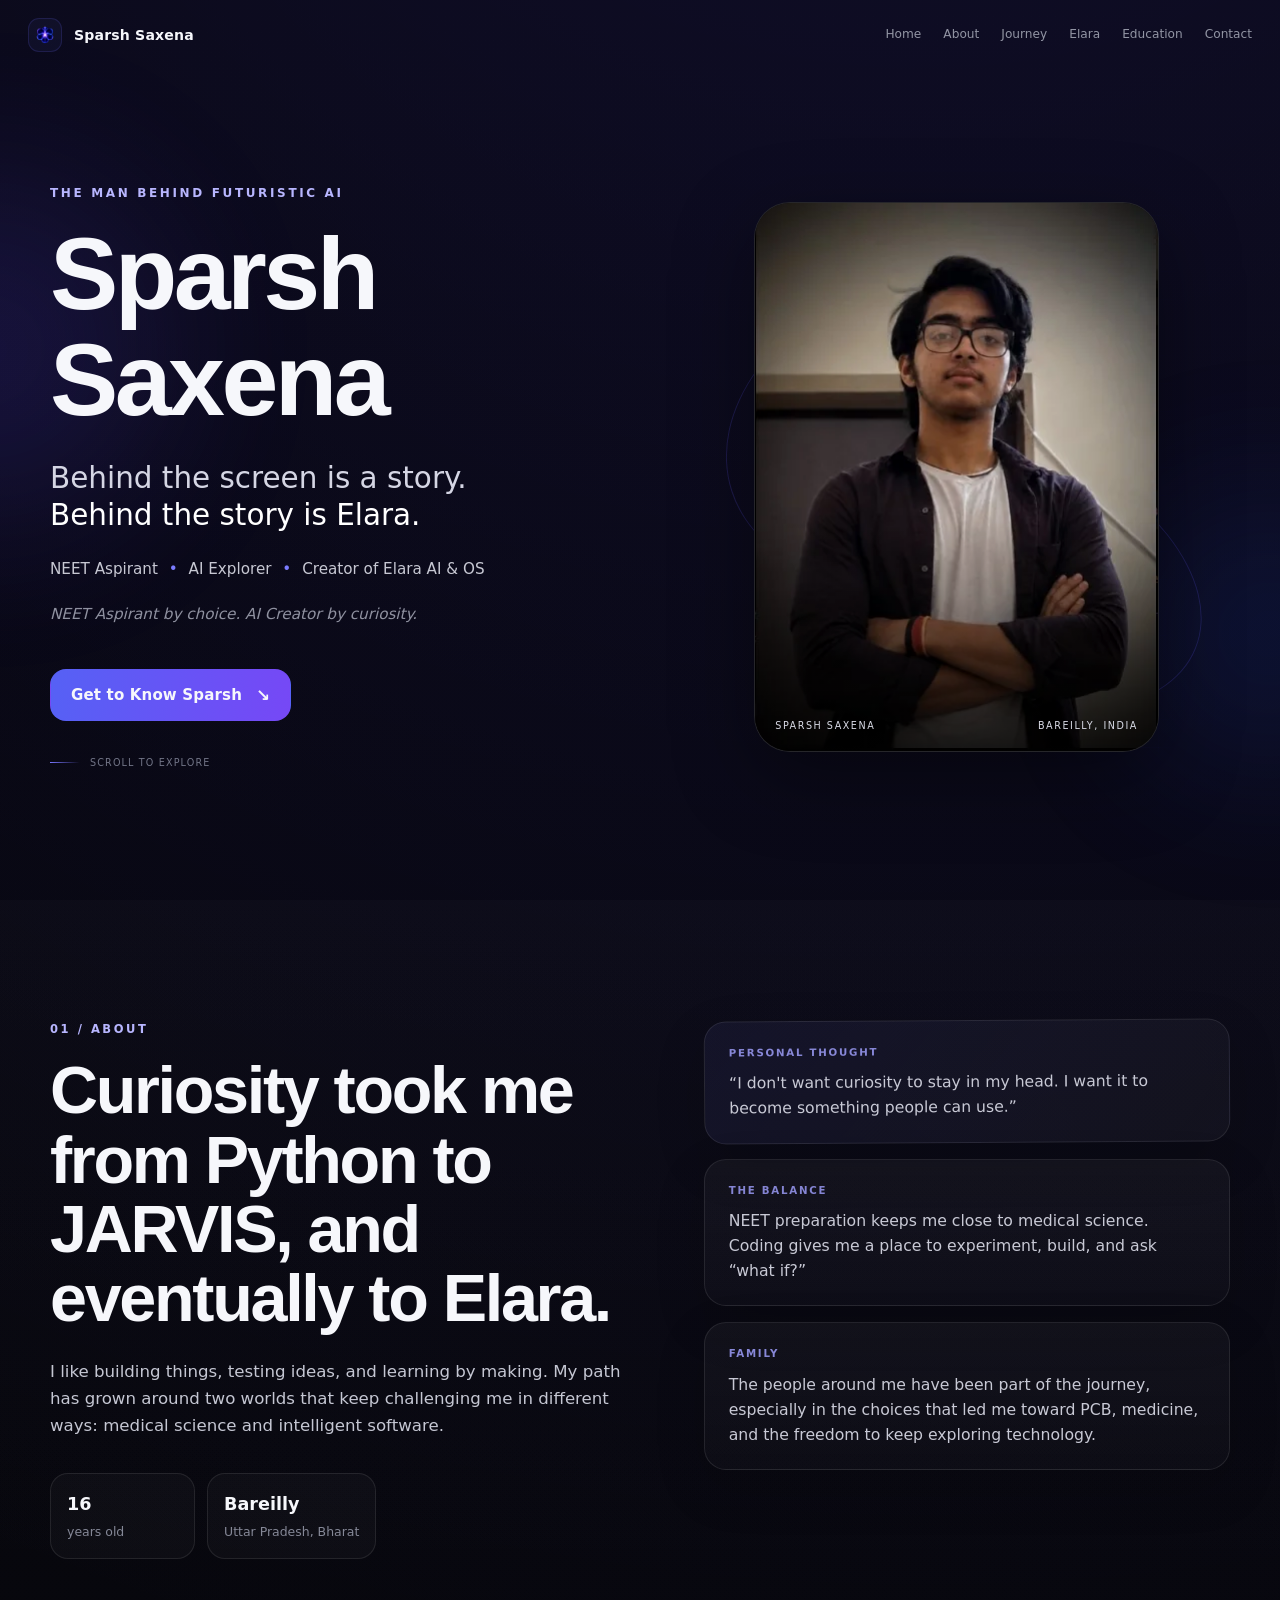
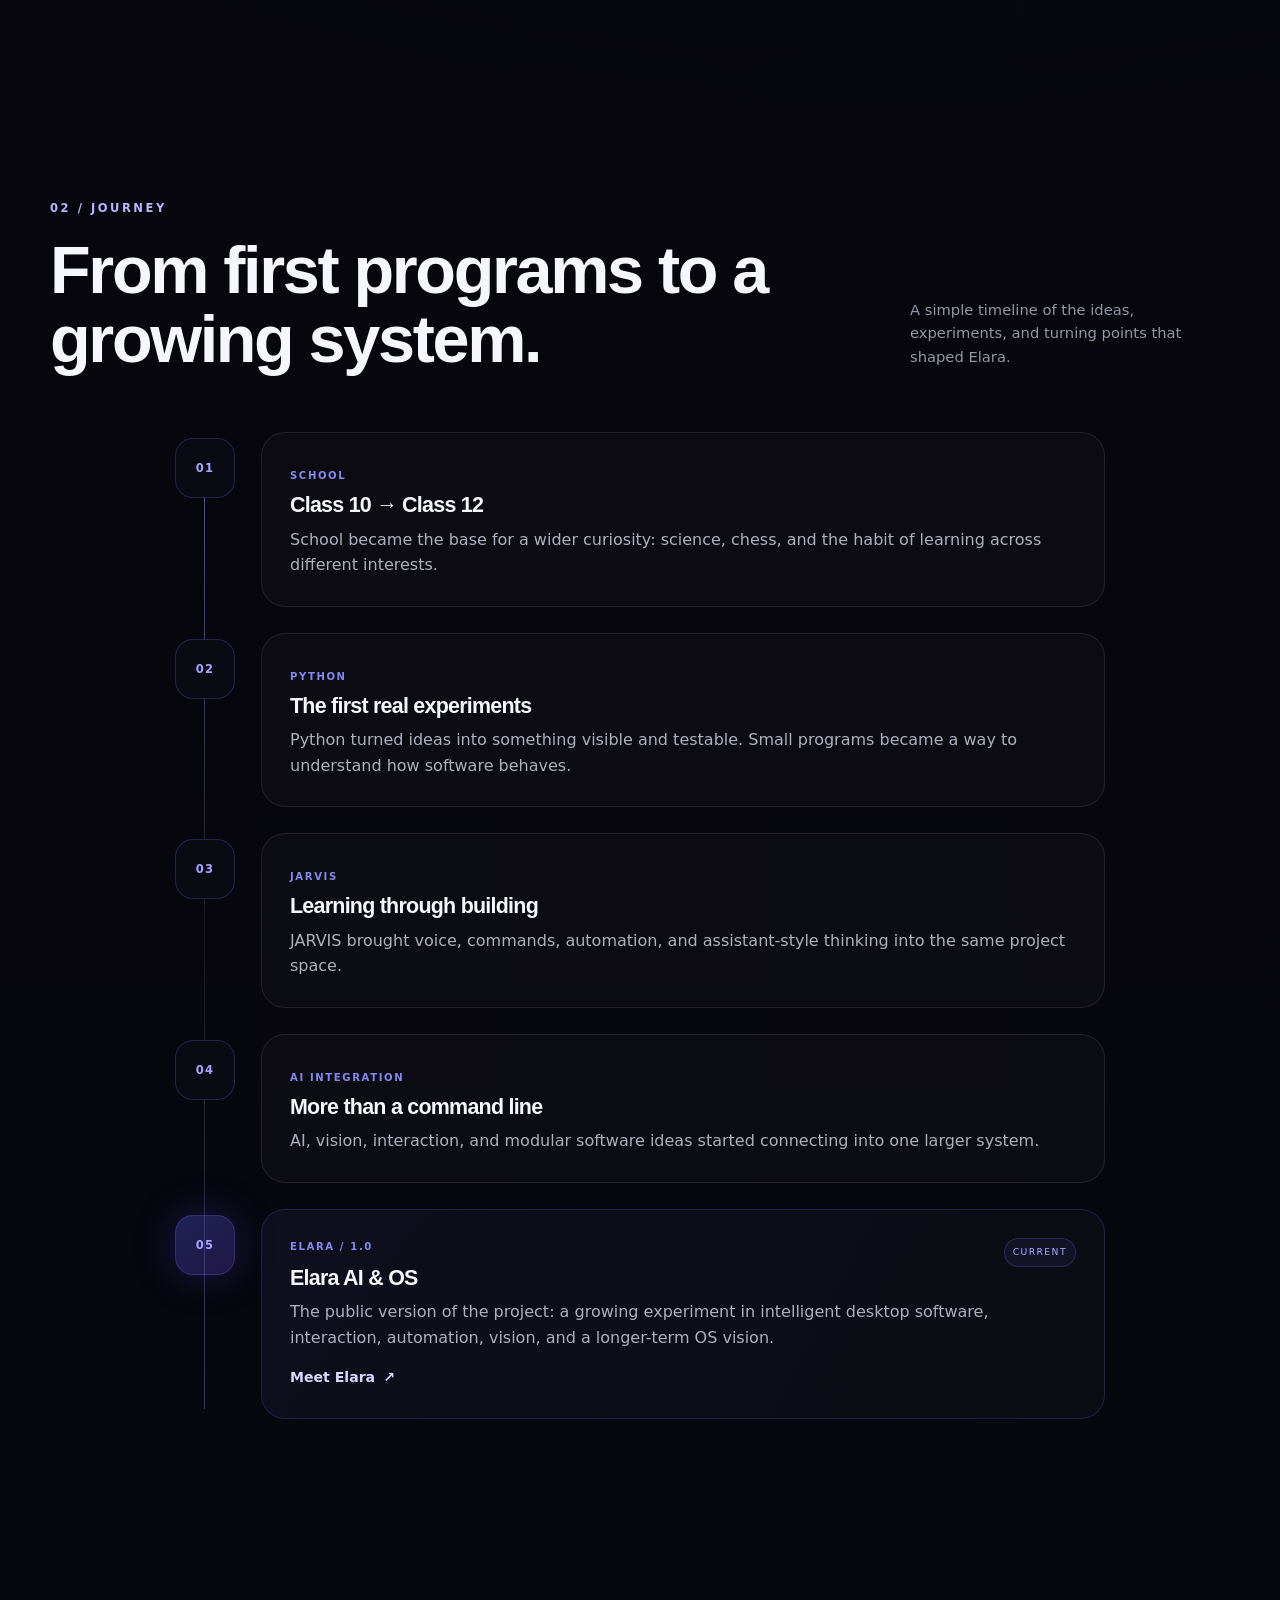
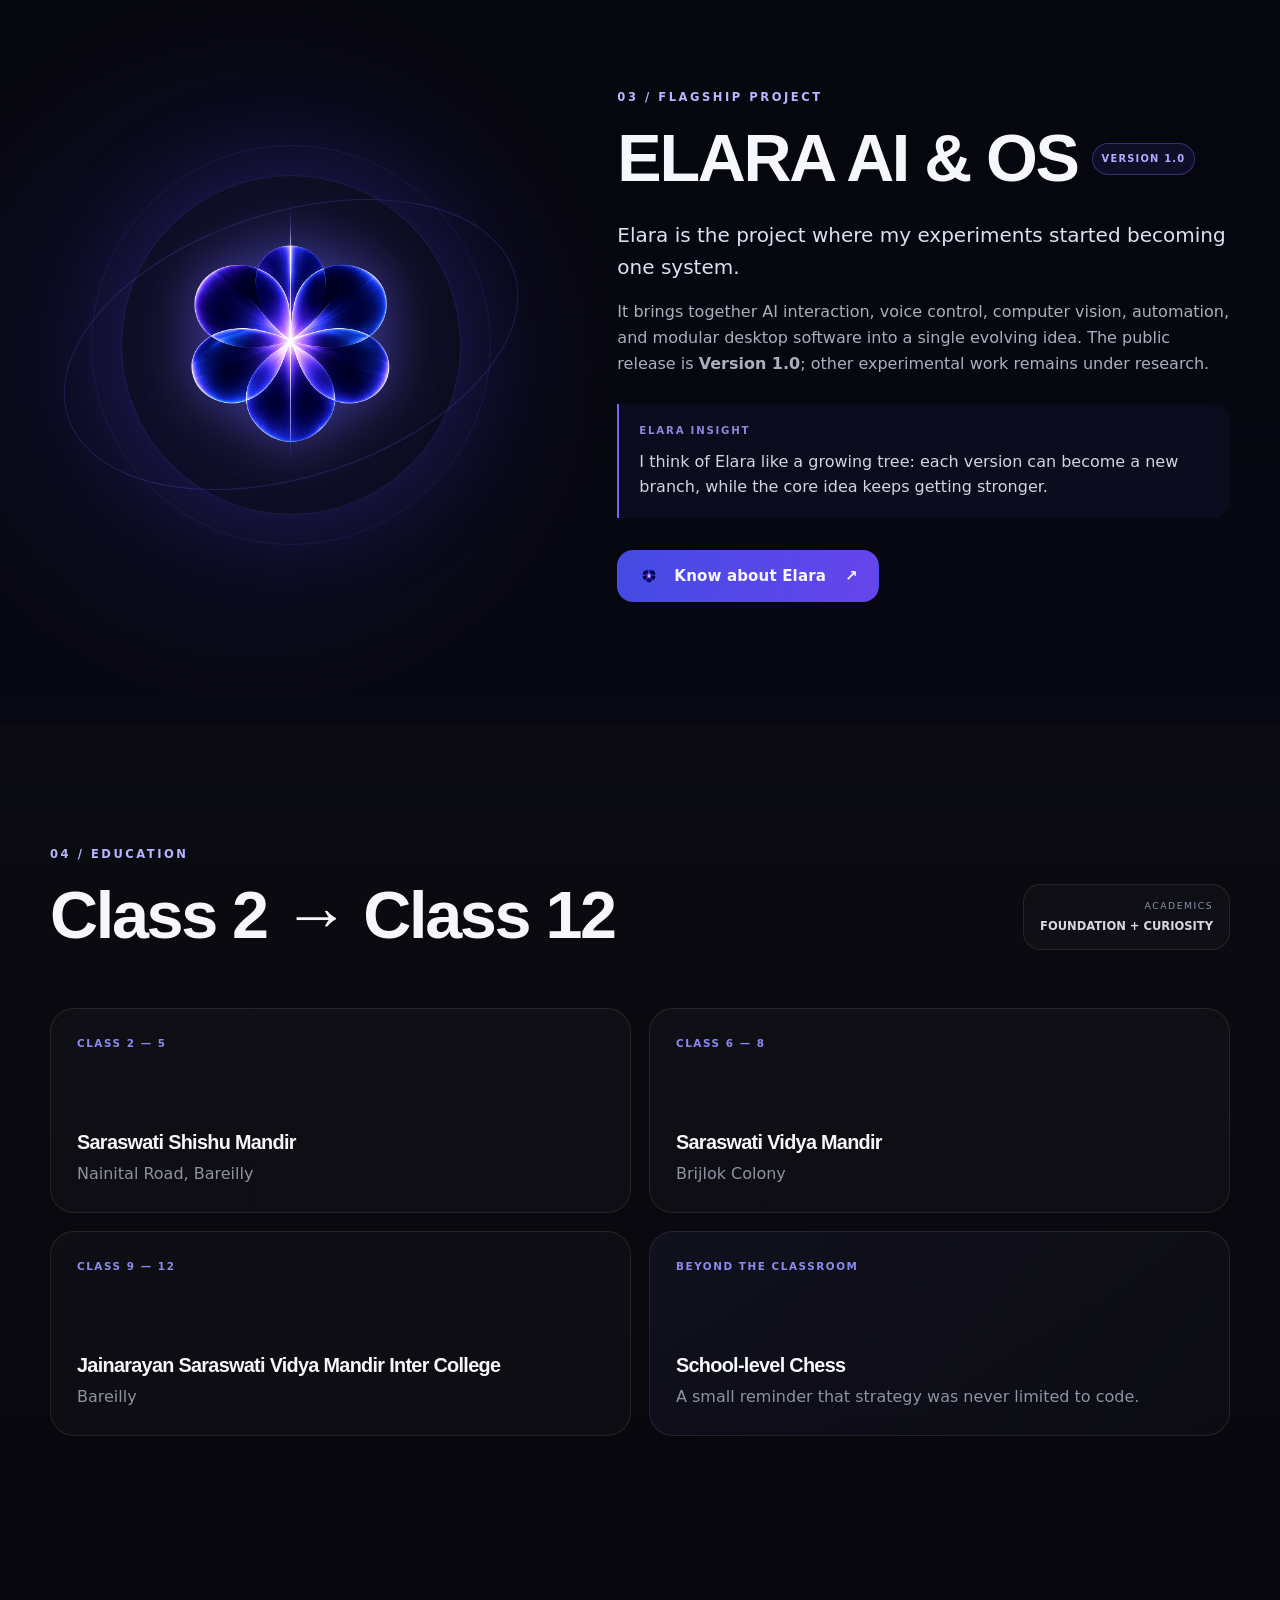
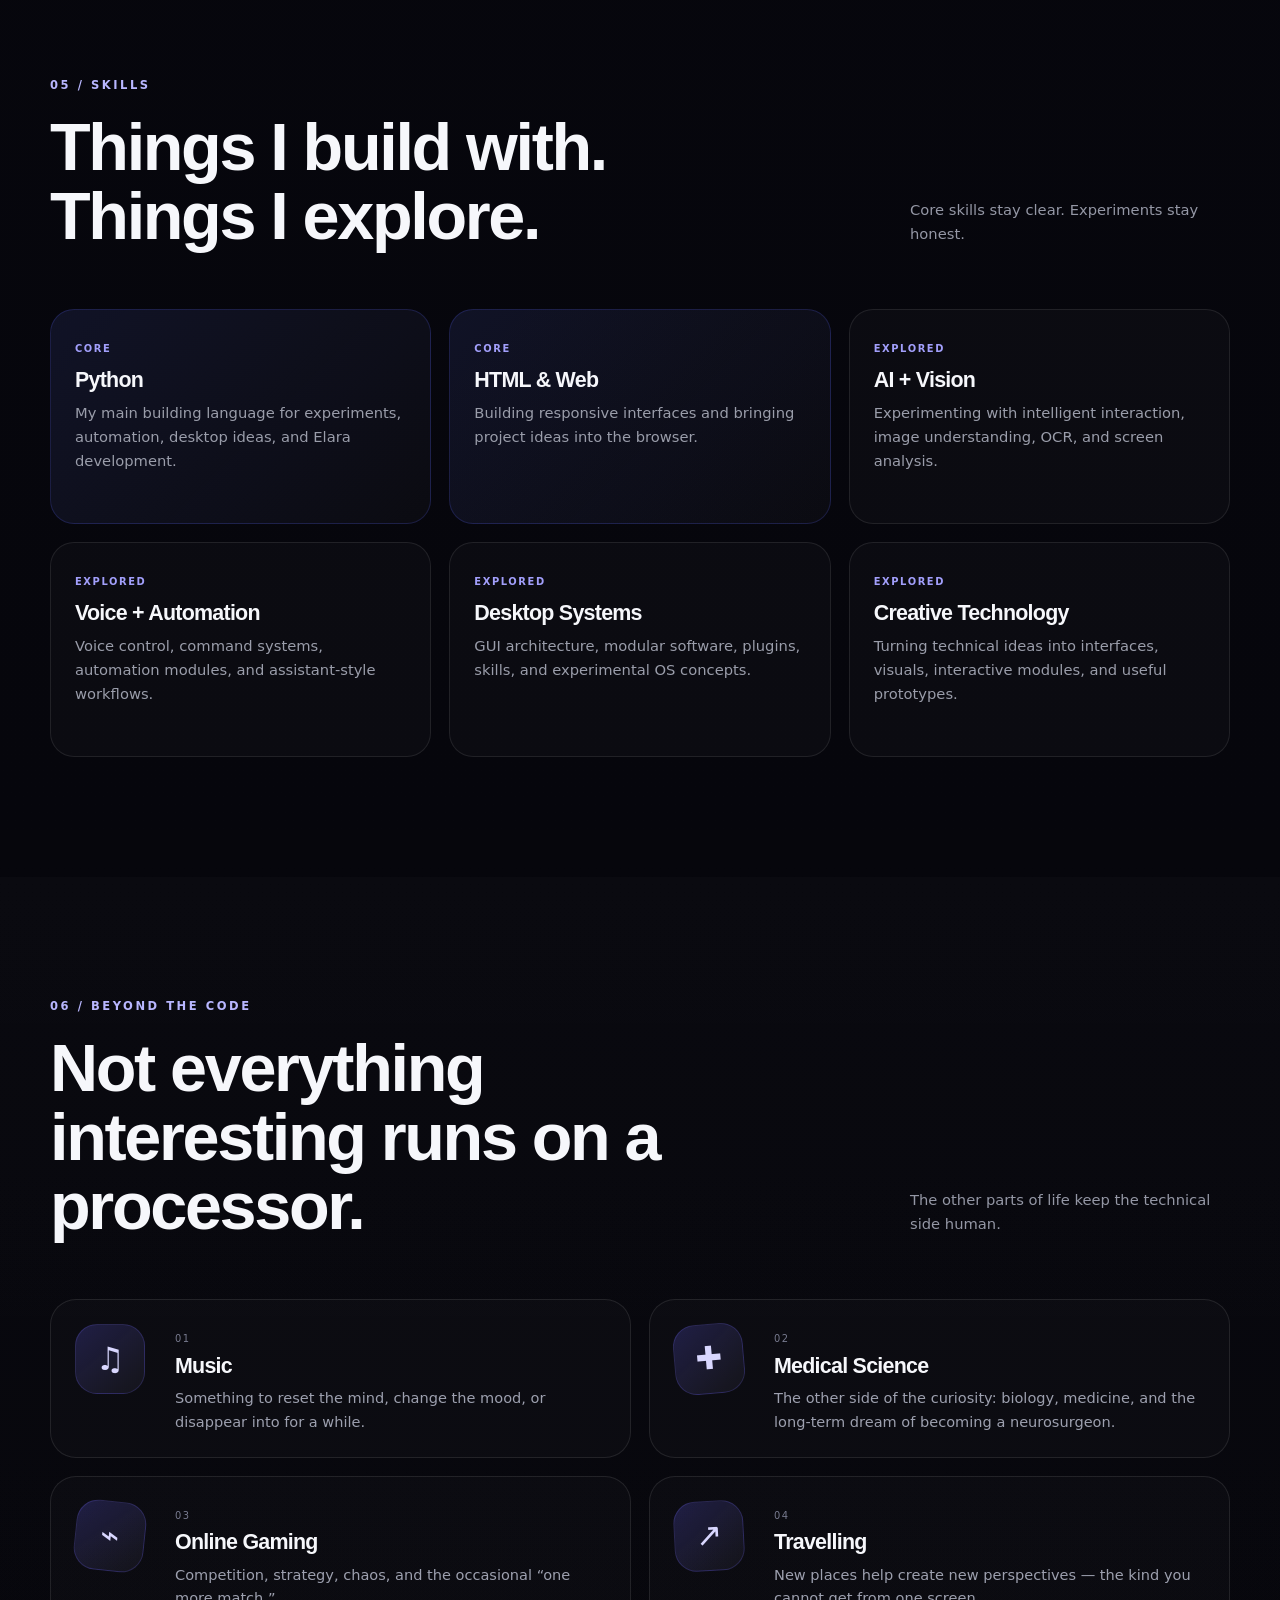
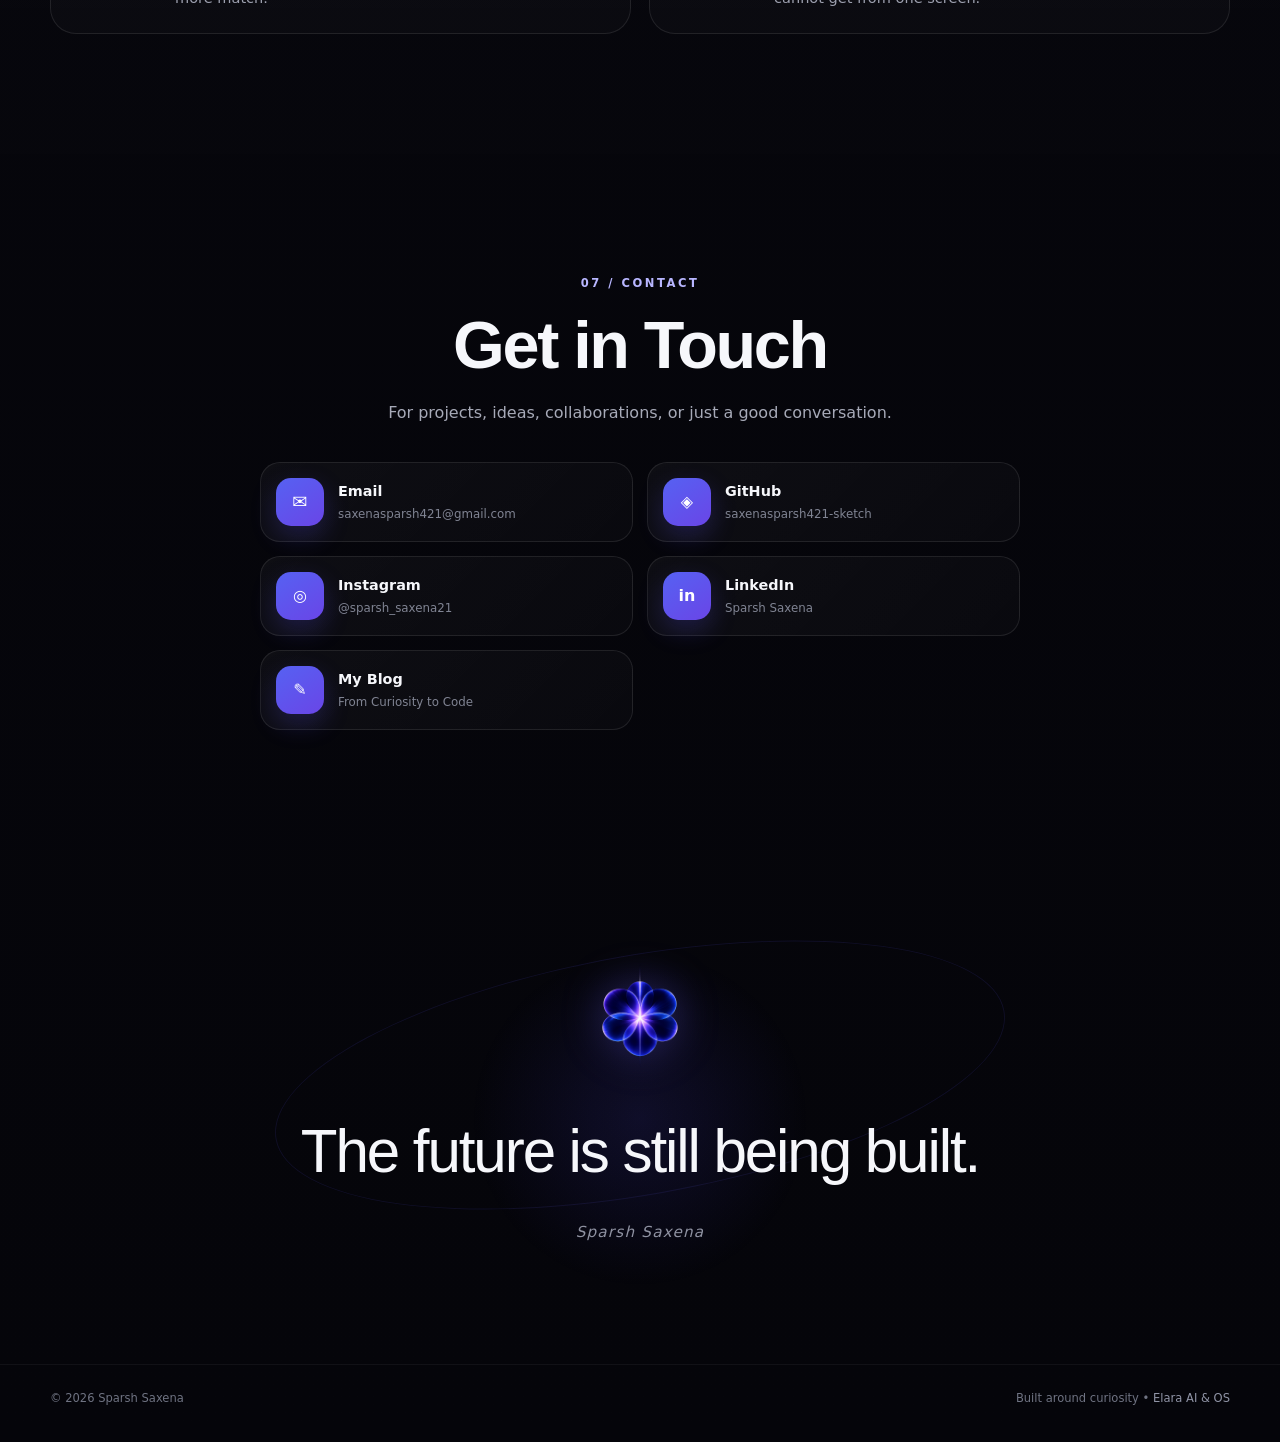
==== commit d8b3e6e4: "Update index.html" ====
--- a/index.html
+++ b/index.html
@@ -30,7 +30,9 @@
           "description": "Sparsh Saxena is a student developer and the creator of Elara AI & OS, exploring artificial intelligence, software development, computer vision, automation, and human-computer interaction.",
           "sameAs": [
               "https://github.com/saxenasparsh421-sketch",
-              "https://www.instagram.com/sparsh_saxena21/"
+              "https://www.instagram.com/sparsh_saxena21/",
+              "https://saxenasparsh421-sketch.github.io/elara-ai-os-website/",
+              "https://sparsh-saxena-founder-of-elara.blogspot.com/2026/09/sometimes-things-we-are-curious-about.html"
             ]
           }
       }
@@ -349,6 +351,10 @@
             <span class="app-icon" aria-hidden="true">in</span>
             <span><strong>LinkedIn</strong><small>Sparsh Saxena</small></span>
           </a>
+          <a class="app-button" href="https://sparsh-saxena-founder-of-elara.blogspot.com/2026/09/sometimes-things-we-are-curious-about.html" target="_blank" rel="noopener noreferrer">
+              <span class="app-icon" aria-hidden="true">✎</span>
+              <span><strong>My Blog</strong><small>From Curiosity to Code</small></span>
+          </a>
         </div>
       </div>
     </section>
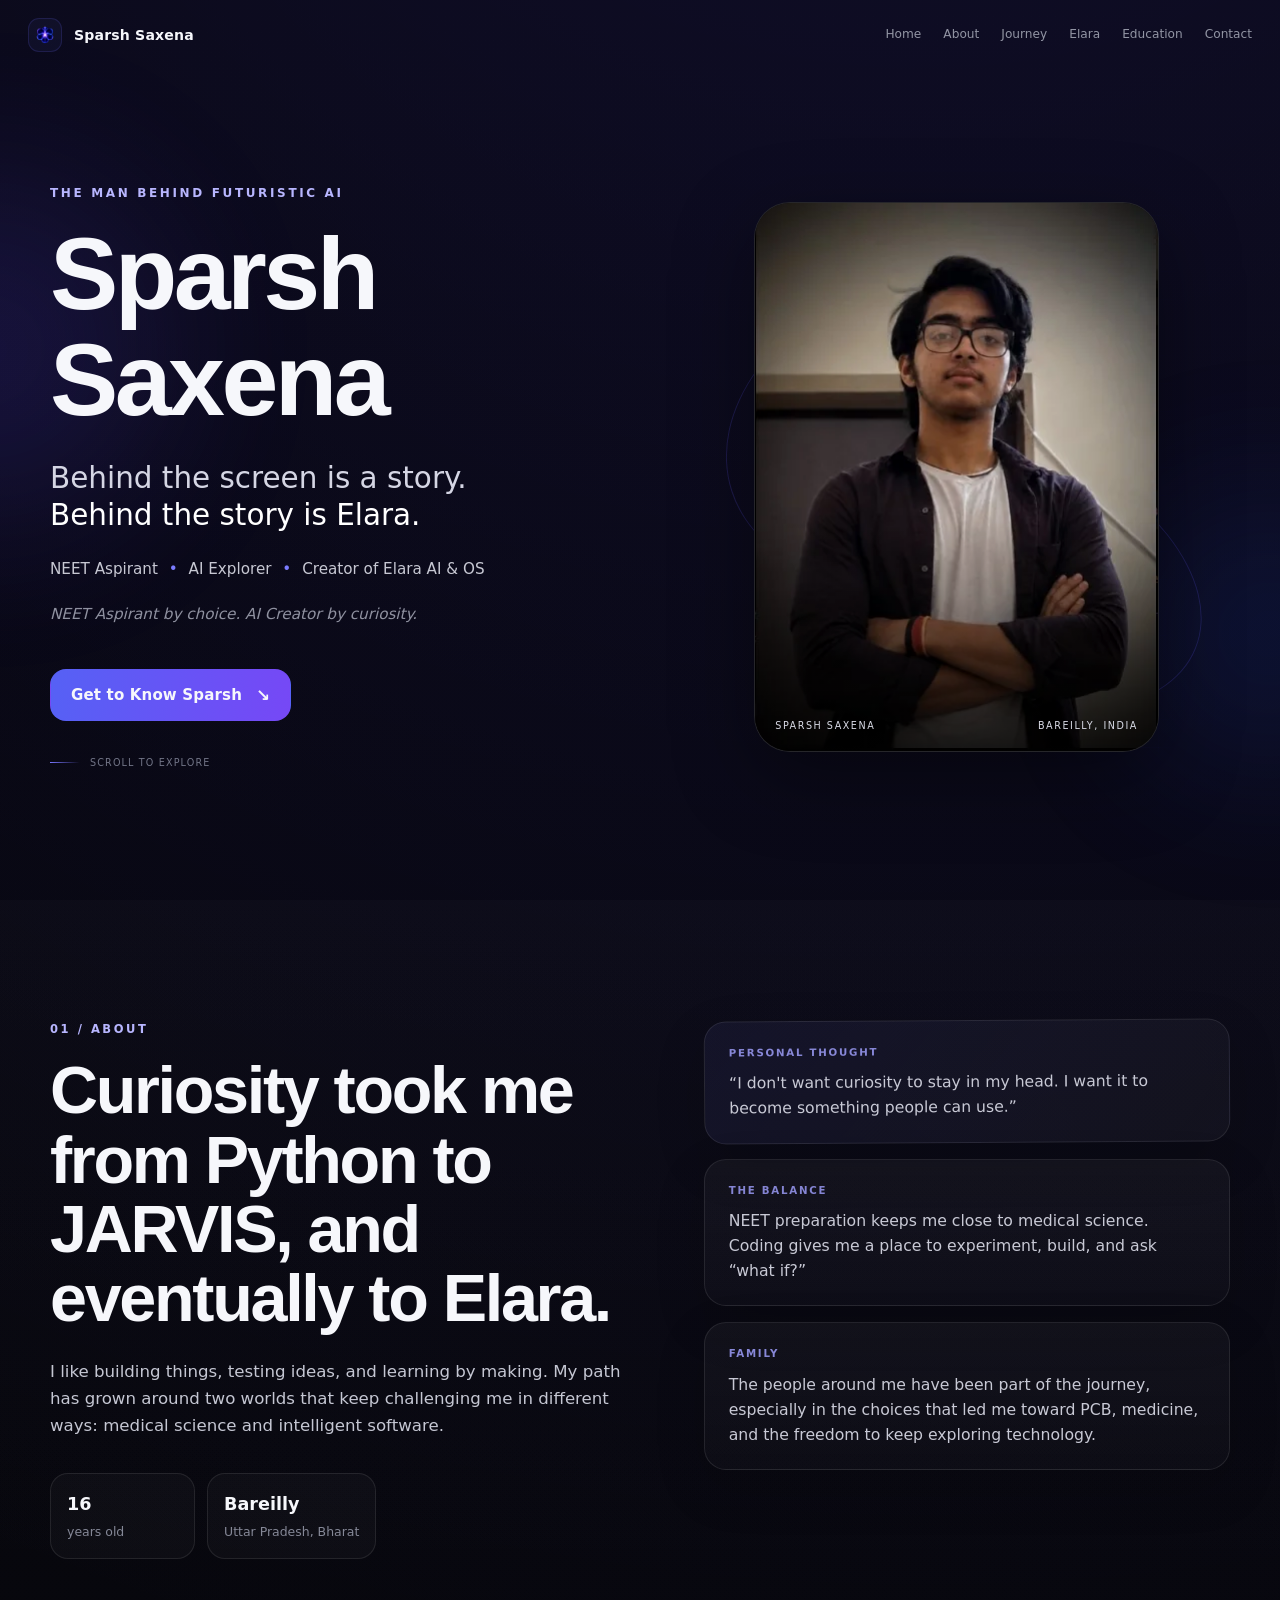
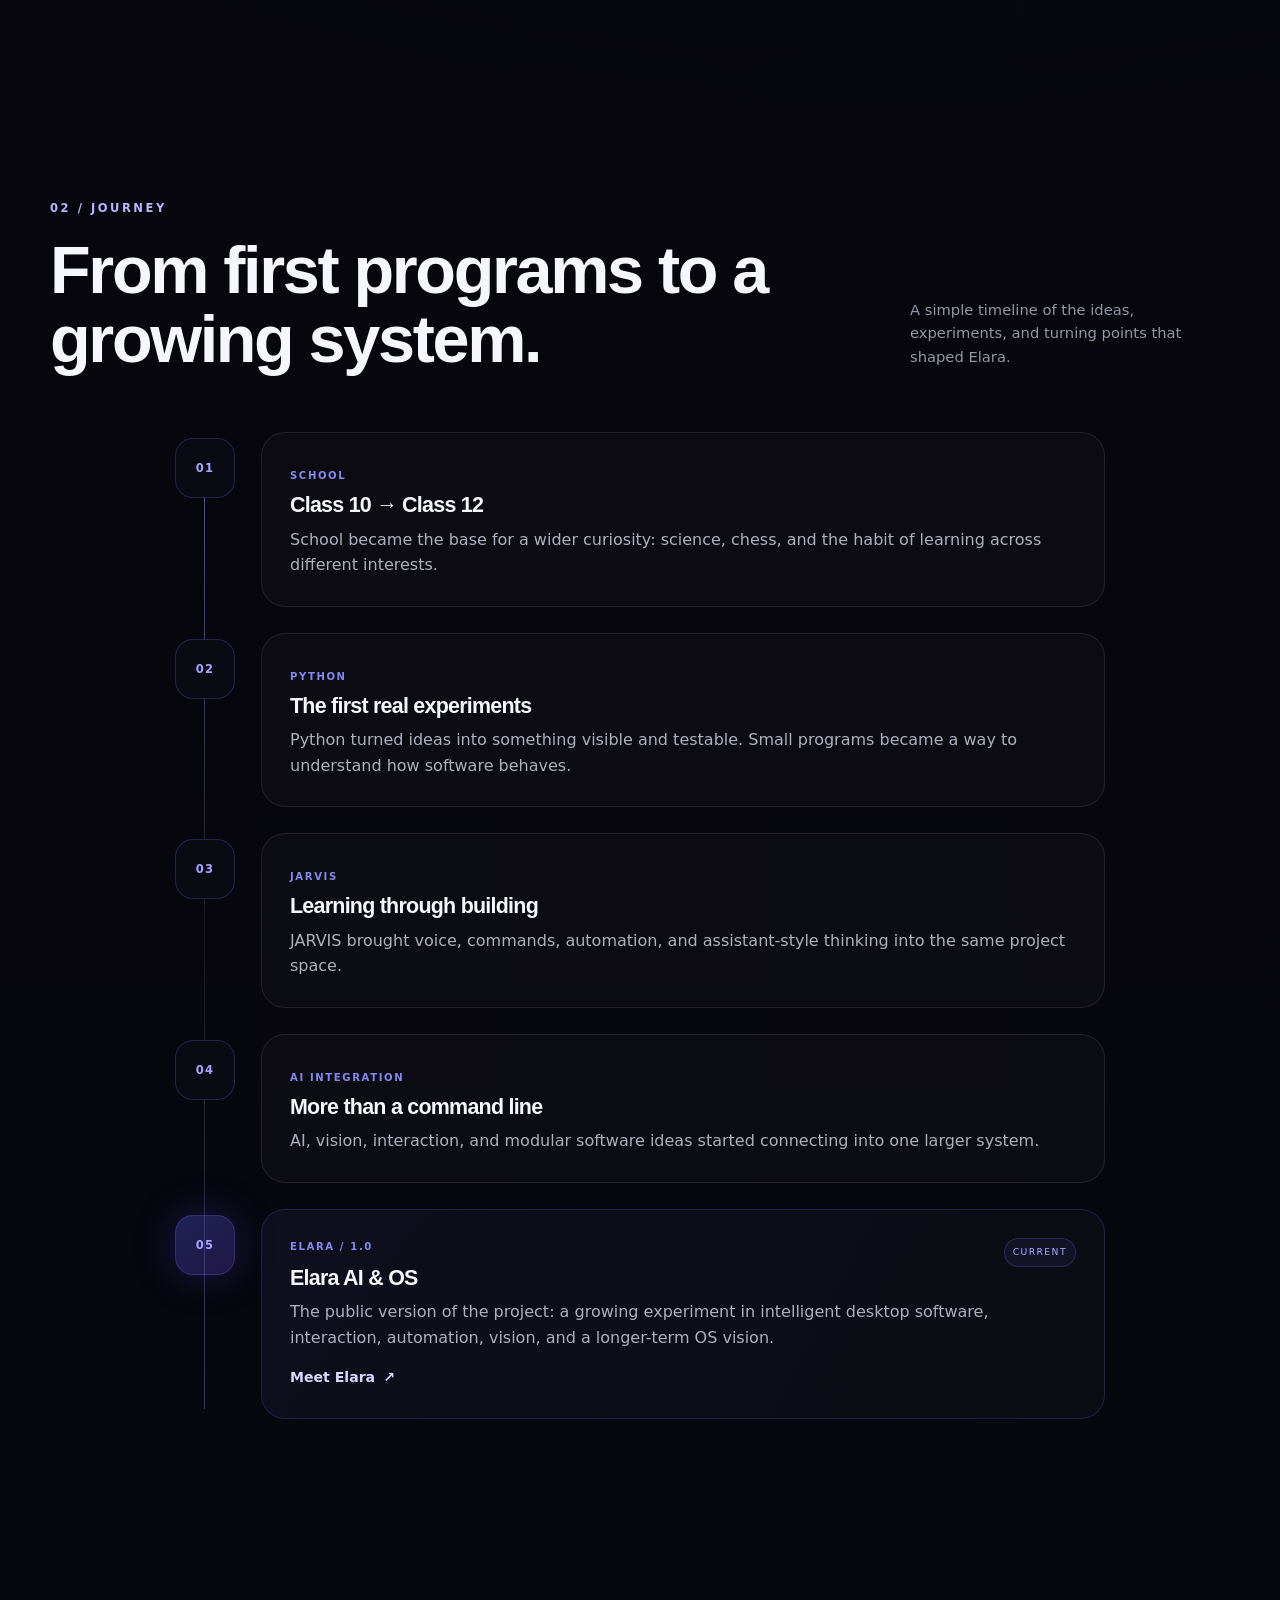
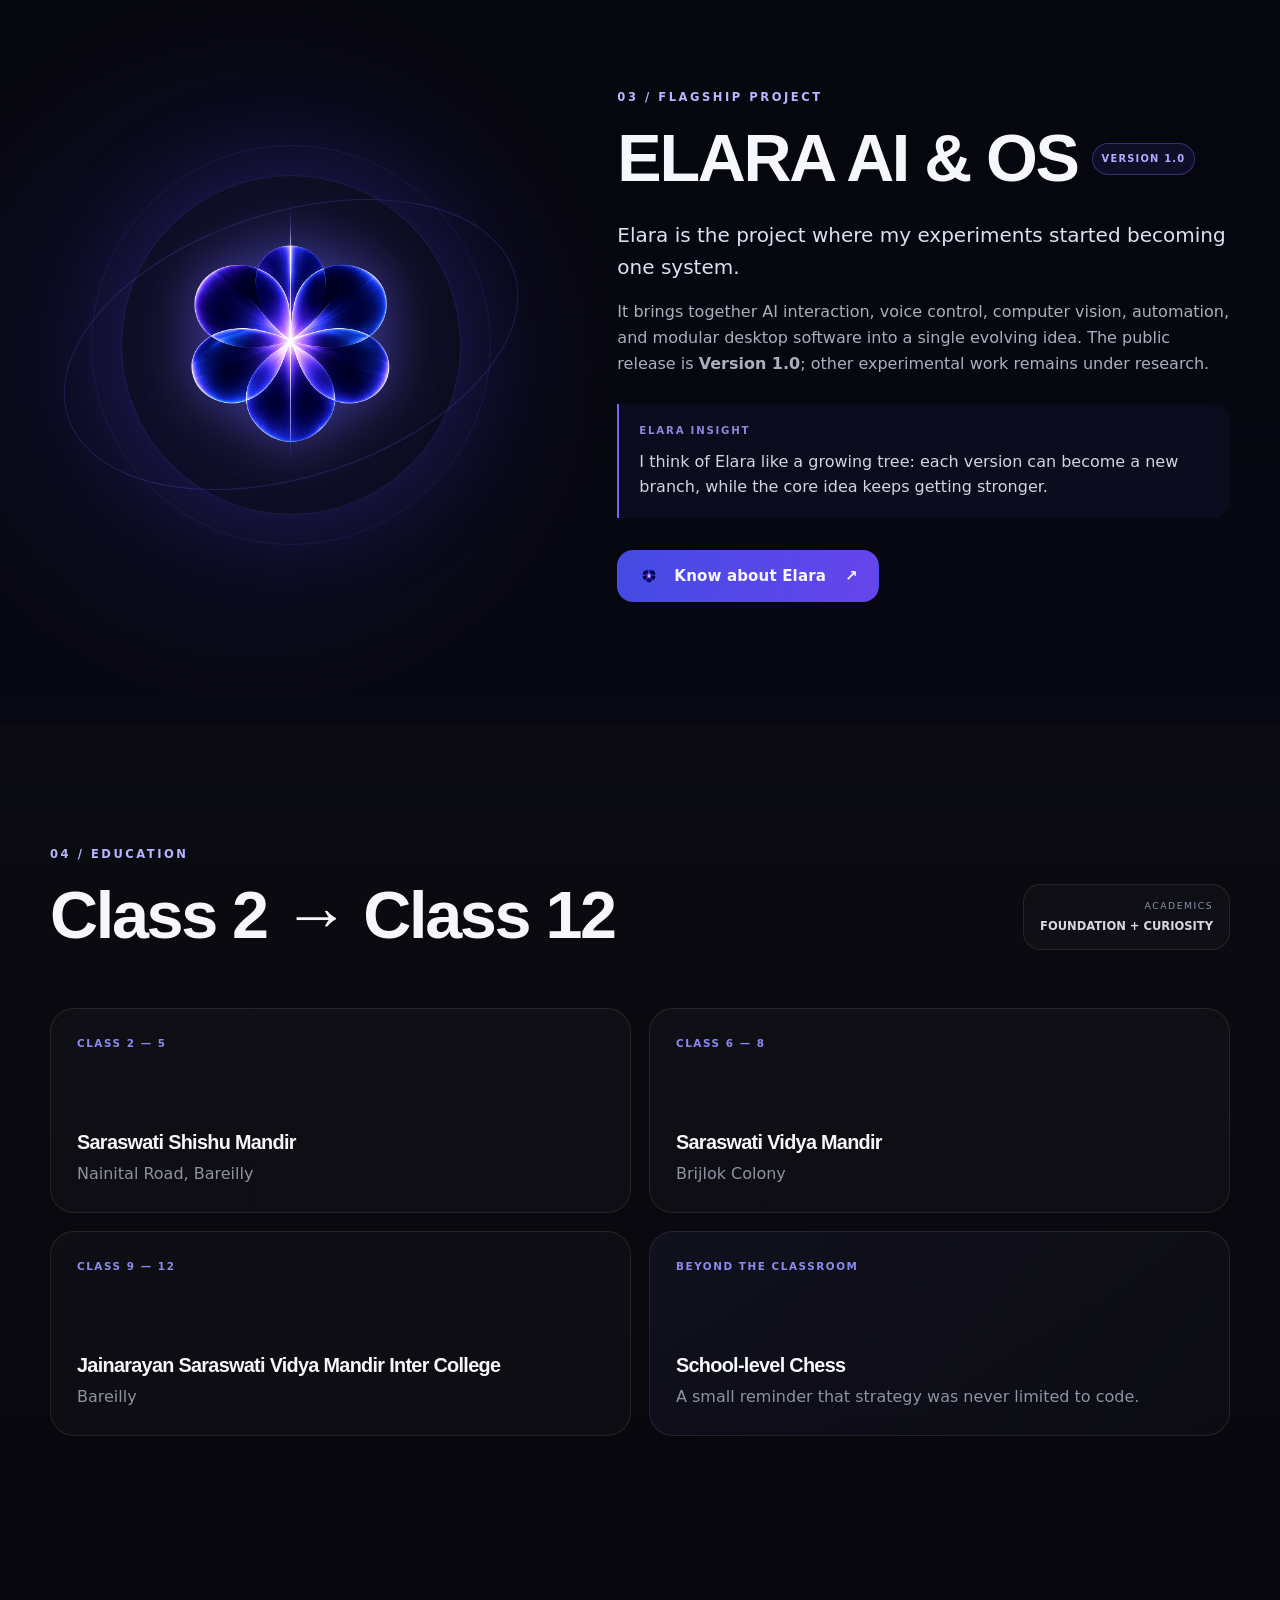
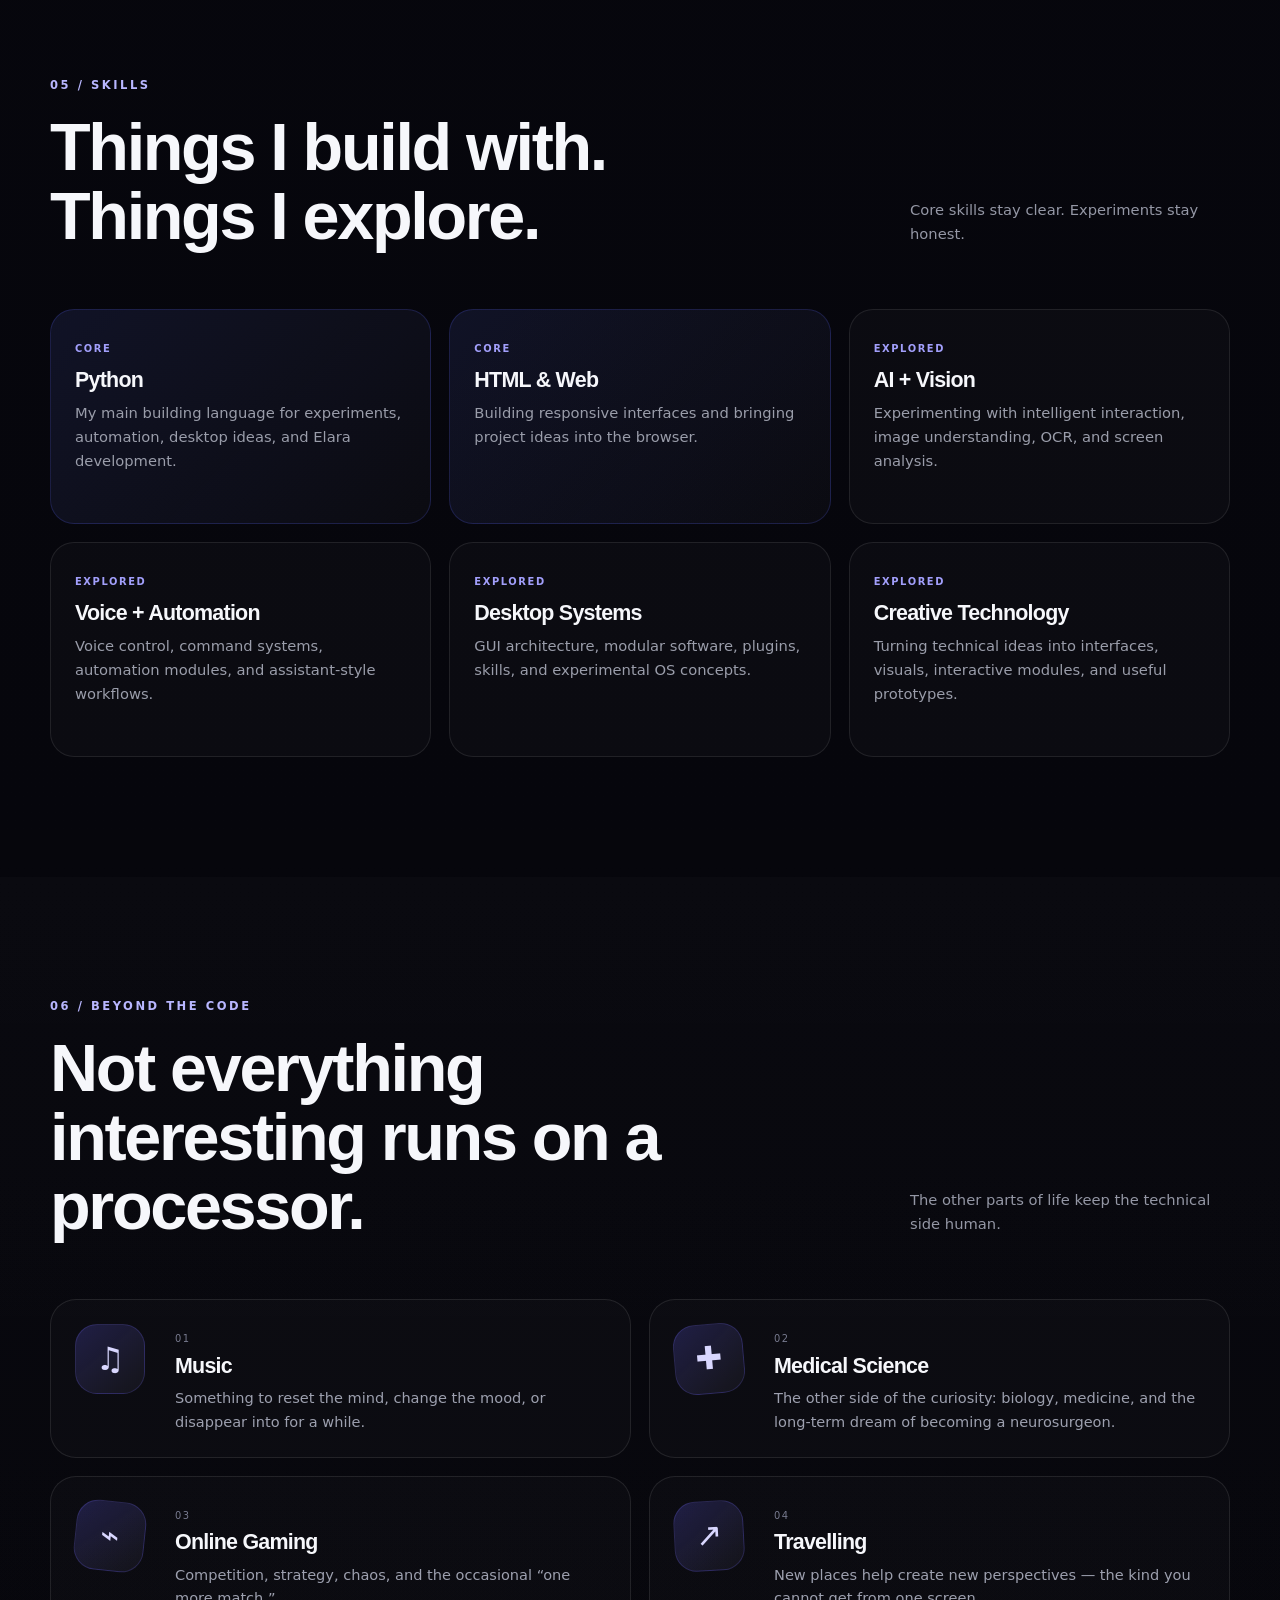
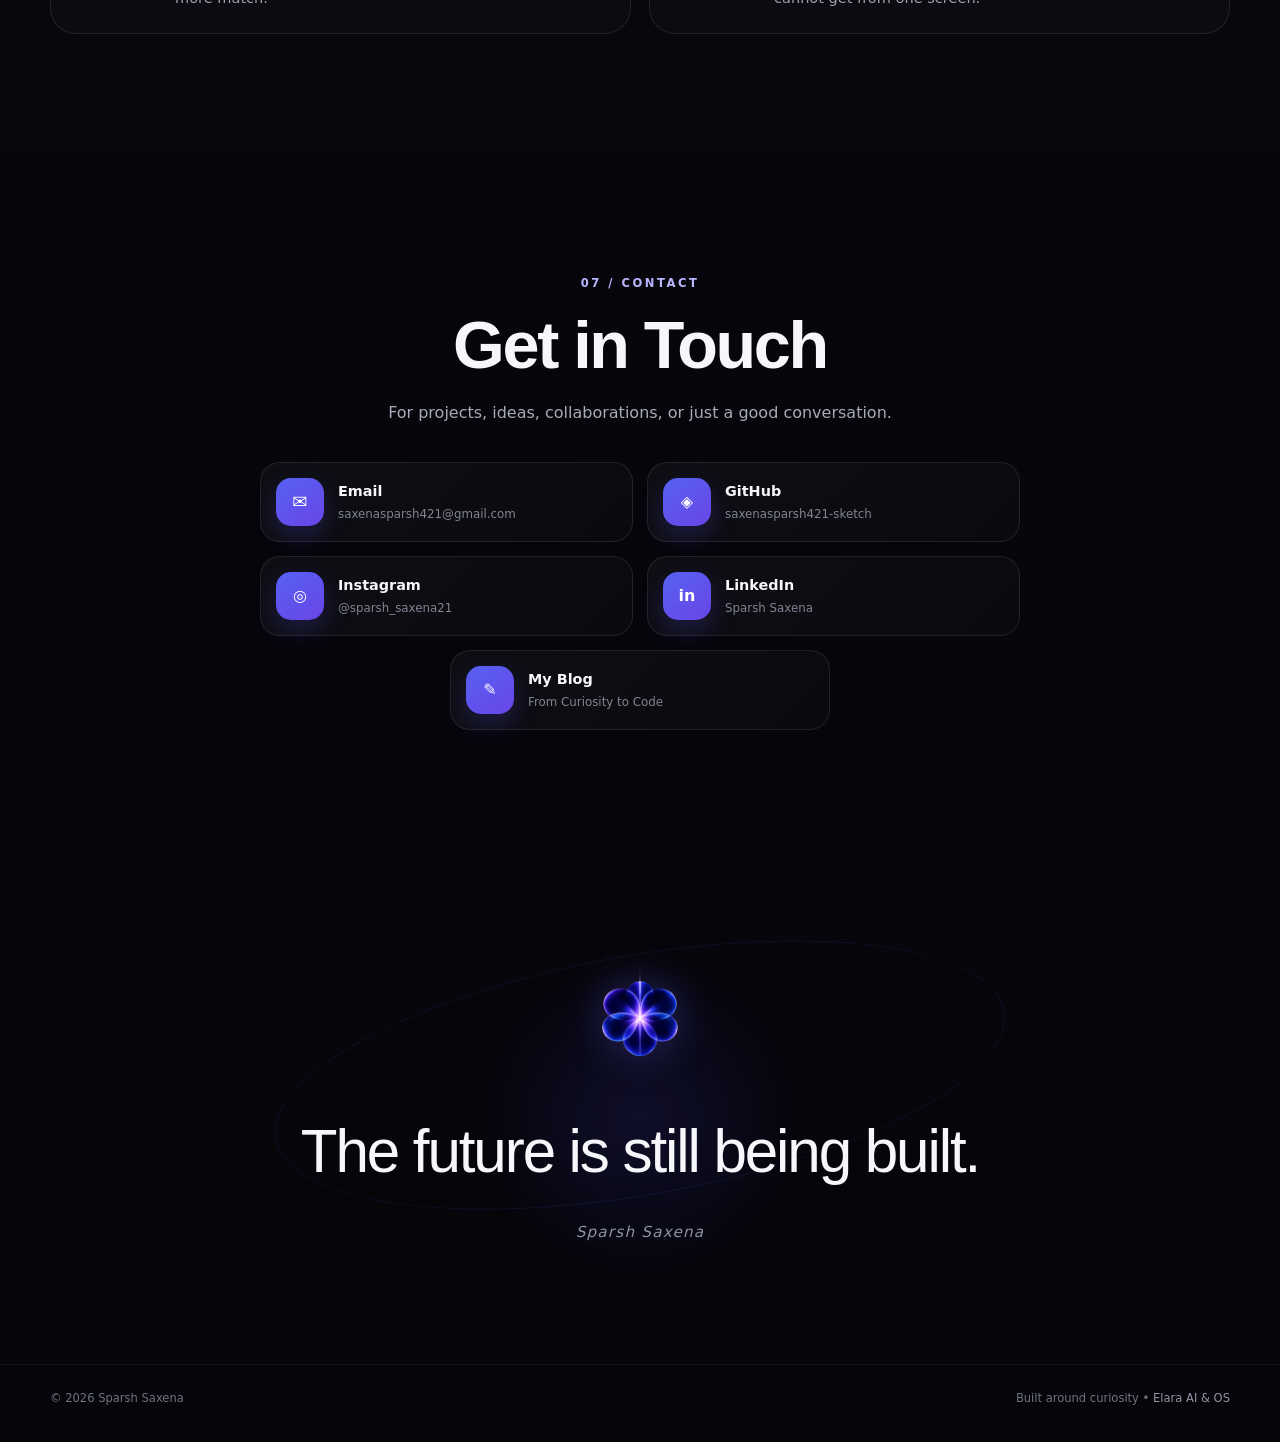
==== commit 1ca2489b: "Update index.html" ====
--- a/index.html
+++ b/index.html
@@ -5,38 +5,87 @@
   <meta name="viewport" content="width=device-width, initial-scale=1, viewport-fit=cover">
   <meta name="theme-color" content="#05050a">
   <meta name="color-scheme" content="dark">
-  <meta name="description" content="Sparsh Saxena — NEET Aspirant, AI Explorer, and Creator of Elara AI & OS. The Man Behind Futuristic AI.">
+
+  <!-- Search engine metadata -->
+  <title>Sparsh Saxena | The Man Behind Futuristic AI | Elara AI &amp; OS</title>
+  <meta name="description" content="Official personal website of Sparsh Saxena — NEET Aspirant, AI Explorer, and Creator of Elara AI & OS. The Man Behind Futuristic AI. Explore his journey, education, skills, interests, and Elara AI & OS.">
   <meta name="author" content="Sparsh Saxena">
-  <meta property="og:type" content="website">
+  <meta name="robots" content="index, follow, max-image-preview:large">
+  <link rel="canonical" href="https://saxenasparsh421-sketch.github.io/sparsh-saxena/">
+
+  <!-- Social sharing metadata -->
+  <meta property="og:type" content="profile">
   <meta property="og:title" content="Sparsh Saxena | The Man Behind Futuristic AI">
   <meta property="og:description" content="NEET Aspirant • AI Explorer • Creator of Elara AI & OS">
-  <meta property="og:image" content="assets/sparsh-saxena.jpg">
+  <meta property="og:url" content="https://saxenasparsh421-sketch.github.io/sparsh-saxena/">
+  <meta property="og:image" content="https://saxenasparsh421-sketch.github.io/sparsh-saxena/assets/sparsh-saxena.webp">
   <meta property="og:image:alt" content="Sparsh Saxena portrait">
+  <meta property="profile:first_name" content="Sparsh">
+  <meta property="profile:last_name" content="Saxena">
+
+  <meta name="twitter:card" content="summary_large_image">
+  <meta name="twitter:title" content="Sparsh Saxena | The Man Behind Futuristic AI">
+  <meta name="twitter:description" content="NEET Aspirant • AI Explorer • Creator of Elara AI & OS">
+  <meta name="twitter:image" content="https://saxenasparsh421-sketch.github.io/sparsh-saxena/assets/sparsh-saxena.webp">
+
+  <!-- Original site assets and styling: unchanged -->
   <link rel="icon" type="image/png" href="assets/elara-logo.png">
   <link rel="icon" href="assets/elara-icon.png" type="image/png">
   <link rel="manifest" href="site.webmanifest">
   <link rel="stylesheet" href="style.css">
+
+  <!-- Structured data describing the same person and details shown on this page -->
   <script type="application/ld+json">
   {
-      "@context": "https://schema.org",
-      "@type": "ProfilePage",
+    "@context": "https://schema.org",
+    "@type": "ProfilePage",
+    "@id": "https://saxenasparsh421-sketch.github.io/sparsh-saxena/#profile",
+    "url": "https://saxenasparsh421-sketch.github.io/sparsh-saxena/",
+    "name": "Sparsh Saxena | The Man Behind Futuristic AI",
+    "description": "Official personal website of Sparsh Saxena — NEET Aspirant, AI Explorer, and Creator of Elara AI & OS. The page shares his journey, education, skills, interests, and flagship project.",
+    "mainEntity": {
+      "@type": "Person",
+      "@id": "https://saxenasparsh421-sketch.github.io/sparsh-saxena/#sparsh-saxena",
+      "name": "Sparsh Saxena",
       "url": "https://saxenasparsh421-sketch.github.io/sparsh-saxena/",
-      "mainEntity": {
-          "@type": "Person",
-          "name": "Sparsh Saxena",
-          "url": "https://saxenasparsh421-sketch.github.io/sparsh-saxena/",
-          "image": "https://saxenasparsh421-sketch.github.io/sparsh-saxena/assets/sparsh-saxena.webp",
-          "jobTitle": "Student Developer",
-          "description": "Sparsh Saxena is a student developer and the creator of Elara AI & OS, exploring artificial intelligence, software development, computer vision, automation, and human-computer interaction.",
-          "sameAs": [
-              "https://github.com/saxenasparsh421-sketch",
-              "https://www.instagram.com/sparsh_saxena21/",
-              "https://saxenasparsh421-sketch.github.io/elara-ai-os-website/",
-              "https://sparsh-saxena-founder-of-elara.blogspot.com/2026/09/sometimes-things-we-are-curious-about.html"
-            ]
-          }
-      }
-      </script>
+      "image": "https://saxenasparsh421-sketch.github.io/sparsh-saxena/assets/sparsh-saxena.webp",
+      "jobTitle": "Creator of Elara AI & OS",
+      "description": "Sparsh Saxena is a NEET Aspirant, AI Explorer, and Creator of Elara AI & OS. His journey brings together medical science and intelligent software, with interests in Python, web development, AI and vision, voice and automation, desktop systems, creative technology, music, online gaming, travelling, and medical science. He has a long-term dream of becoming a neurosurgeon.",
+      "homeLocation": {
+        "@type": "Place",
+        "address": {
+          "@type": "PostalAddress",
+          "addressLocality": "Bareilly",
+          "addressRegion": "Uttar Pradesh",
+          "addressCountry": "IN"
+        }
+      },
+      "alumniOf": [
+        { "@type": "EducationalOrganization", "name": "Saraswati Shishu Mandir" },
+        { "@type": "EducationalOrganization", "name": "Saraswati Vidya Mandir" },
+        { "@type": "EducationalOrganization", "name": "Jainarayan Saraswati Vidya Mandir Inter College" }
+      ],
+      "knowsAbout": [
+        "Python",
+        "HTML and web development",
+        "Artificial intelligence",
+        "Computer vision",
+        "OCR and screen analysis",
+        "Voice control and automation",
+        "Desktop software systems",
+        "Creative technology",
+        "Medical science",
+        "Neurosurgery"
+      ],
+      "sameAs": [
+        "https://github.com/saxenasparsh421-sketch",
+        "https://www.instagram.com/sparsh_saxena21/",
+        "https://saxenasparsh421-sketch.github.io/elara-ai-os-website/",
+        "https://sparsh-saxena-founder-of-elara.blogspot.com/2026/09/sometimes-things-we-are-curious-about.html"
+      ]
+    }
+  }
+  </script>
 </head>
 <body>
   <div class="site-loader" id="siteLoader" aria-hidden="true">
@@ -351,7 +400,7 @@
             <span class="app-icon" aria-hidden="true">in</span>
             <span><strong>LinkedIn</strong><small>Sparsh Saxena</small></span>
           </a>
-          <a class="app-button" href="https://sparsh-saxena-founder-of-elara.blogspot.com/2026/09/sometimes-things-we-are-curious-about.html" target="_blank" rel="noopener noreferrer">
+          <a class="app-button blog-button" href="https://sparsh-saxena-founder-of-elara.blogspot.com/2026/09/sometimes-things-we-are-curious-about.html" target="_blank" rel="noopener noreferrer">
               <span class="app-icon" aria-hidden="true">✎</span>
               <span><strong>My Blog</strong><small>From Curiosity to Code</small></span>
           </a>
--- a/style.css
+++ b/style.css
@@ -112,3 +112,10 @@
 @media (max-width:1020px){.hero-grid,.elara-grid,.two-col{grid-template-columns:1fr;gap:58px}.hero{padding-top:126px}.hero-copy{max-width:820px}.hero-photo-wrap{min-height:560px}.hero-photo-card{width:min(430px,70%)}.elara-copy{max-width:780px}.elara-visual{min-height:470px}.skills-grid{grid-template-columns:repeat(2,minmax(0,1fr))}.section-heading-row{align-items:flex-start;flex-direction:column}.section-note{max-width:620px}}
 @media (max-width:760px){.shell{width:min(var(--shell),calc(100% - 32px))}.site-header{padding:15px 16px}.desktop-nav{display:none}.menu-toggle{display:block}.section{padding:84px 0}.hero{padding-top:104px;padding-bottom:72px}.hero-grid{gap:34px}.hero-copy{order:1}.hero-photo-wrap{order:2;min-height:490px}.hero-photo-card{width:min(320px,76%);border-radius:28px}.photo-badge{font-size:.57rem}.badge-a{left:0;top:10%}.badge-b{right:0;bottom:12%}.hero-hook{font-size:1.13rem}.hero-lines{font-size:.84rem}.hero-subline{font-size:.83rem}.button{min-height:50px;padding:0 17px}.scroll-cue{display:none}.two-col{gap:34px}.about-stack{gap:12px}.timeline{padding-left:54px}.timeline::before{left:19px}.timeline-node{left:-54px;width:42px;height:42px;border-radius:13px;font-size:.62rem}.timeline-card{padding:22px}.elara-grid{gap:28px}.elara-visual{min-height:380px}.elara-logo-panel{width:270px;height:270px}.elara-ring.ring-a{width:350px;height:210px}.elara-ring.ring-b{width:300px;height:300px}.floating-label{font-size:.5rem}.label-one{right:0}.label-two{left:0}.label-three{left:-7px}.education-grid,.skills-grid,.interest-grid,.contact-buttons{grid-template-columns:1fr}.education-card{min-height:180px}.interest-card{grid-template-columns:64px 1fr}.interest-icon{width:56px;height:56px;border-radius:17px;font-size:1.45rem}.footer-inner{flex-direction:column;align-items:flex-start}.final-section{padding:100px 0}.final-orbit{width:520px;height:190px}.section-heading-row{margin-bottom:36px}.section-heading-row h2{font-size:2.4rem}}
 @media (max-width:480px){h1{font-size:3.1rem}.hero-photo-wrap{min-height:425px}.hero-photo-card{width:76%}.photo-grid{inset:11% 1% 9% 4%}.hero-copy .eyebrow{letter-spacing:.16em;font-size:.64rem}.mini-profile>div{min-width:125px}.education-badge{text-align:left}.elara-title-row h2{font-size:2.5rem}.contact-shell h2{font-size:2.6rem}.app-button small{max-width:210px}.site-footer{font-size:.68rem}}
+@media (min-width: 769px) {
+  .contact-buttons > .app-button:last-child {
+    grid-column: 1 / -1;
+    width: min(100%, 380px);
+    justify-self: center;
+  }
+}
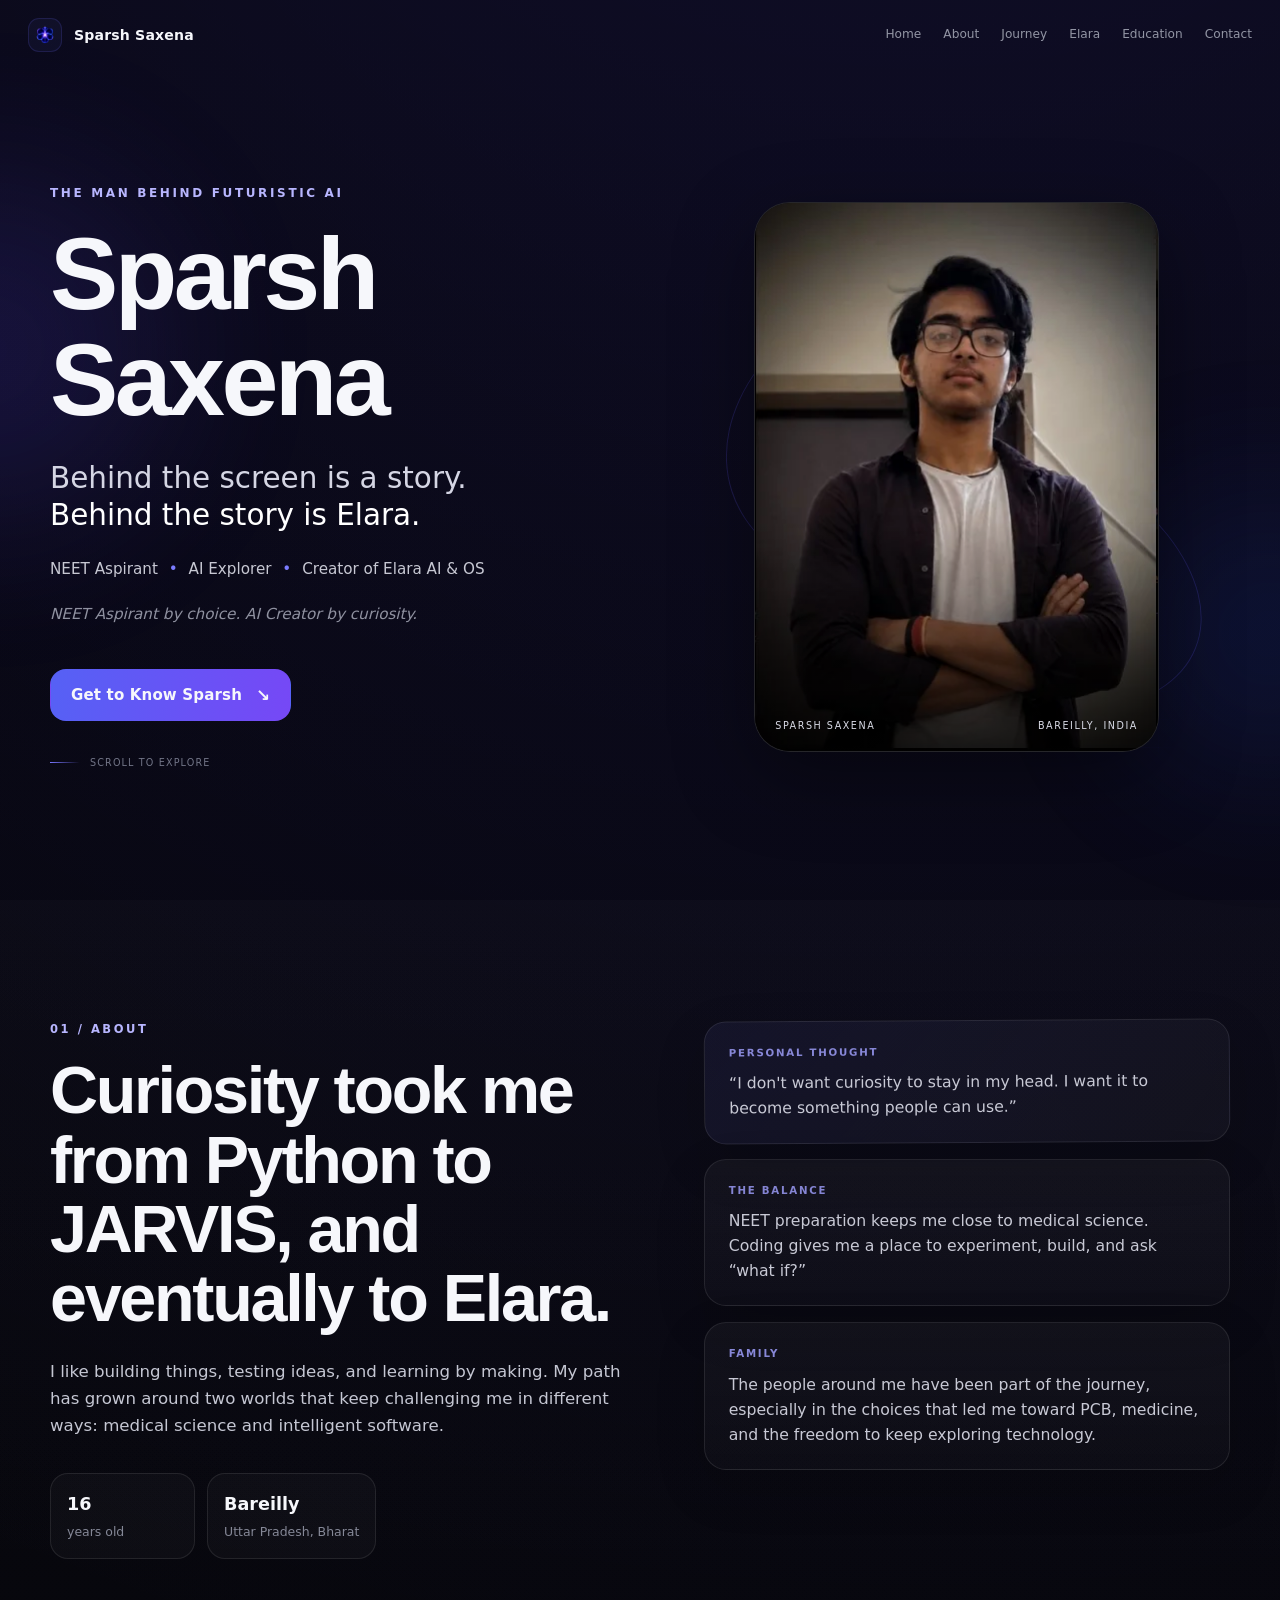
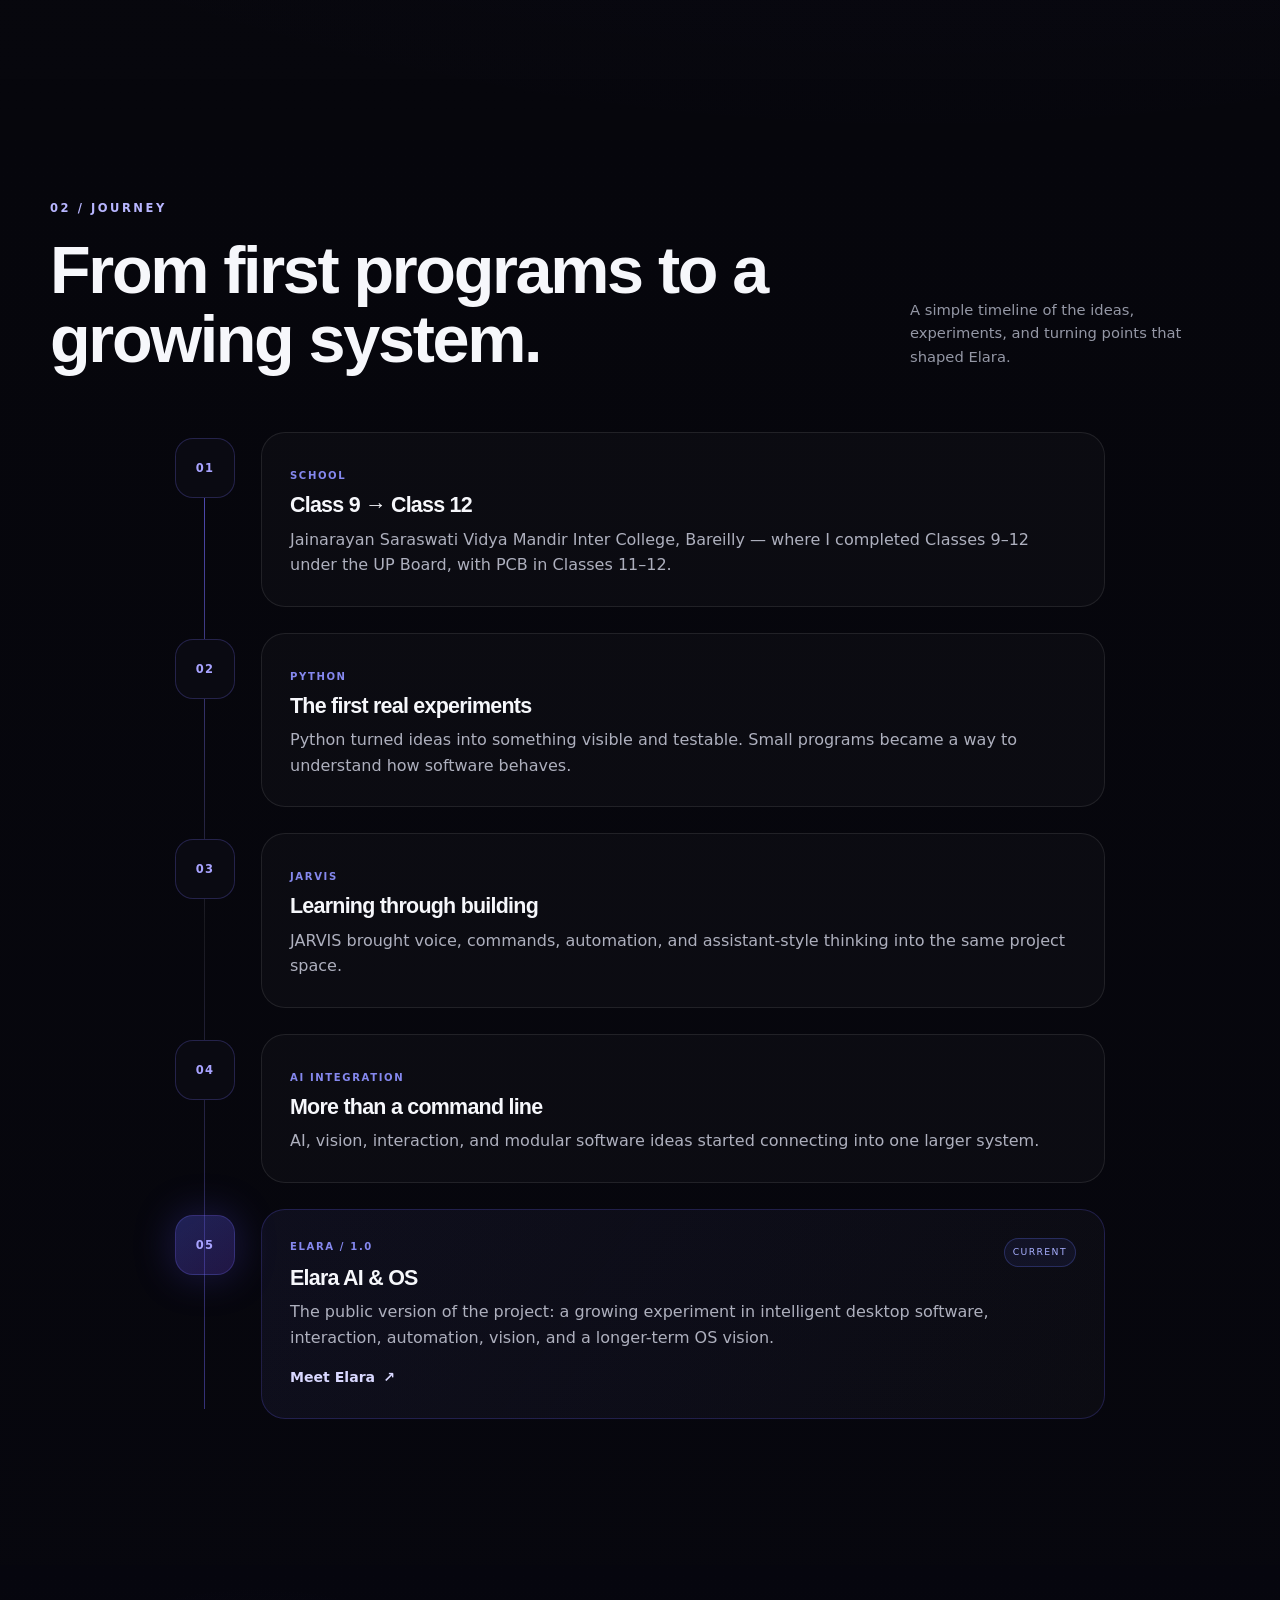
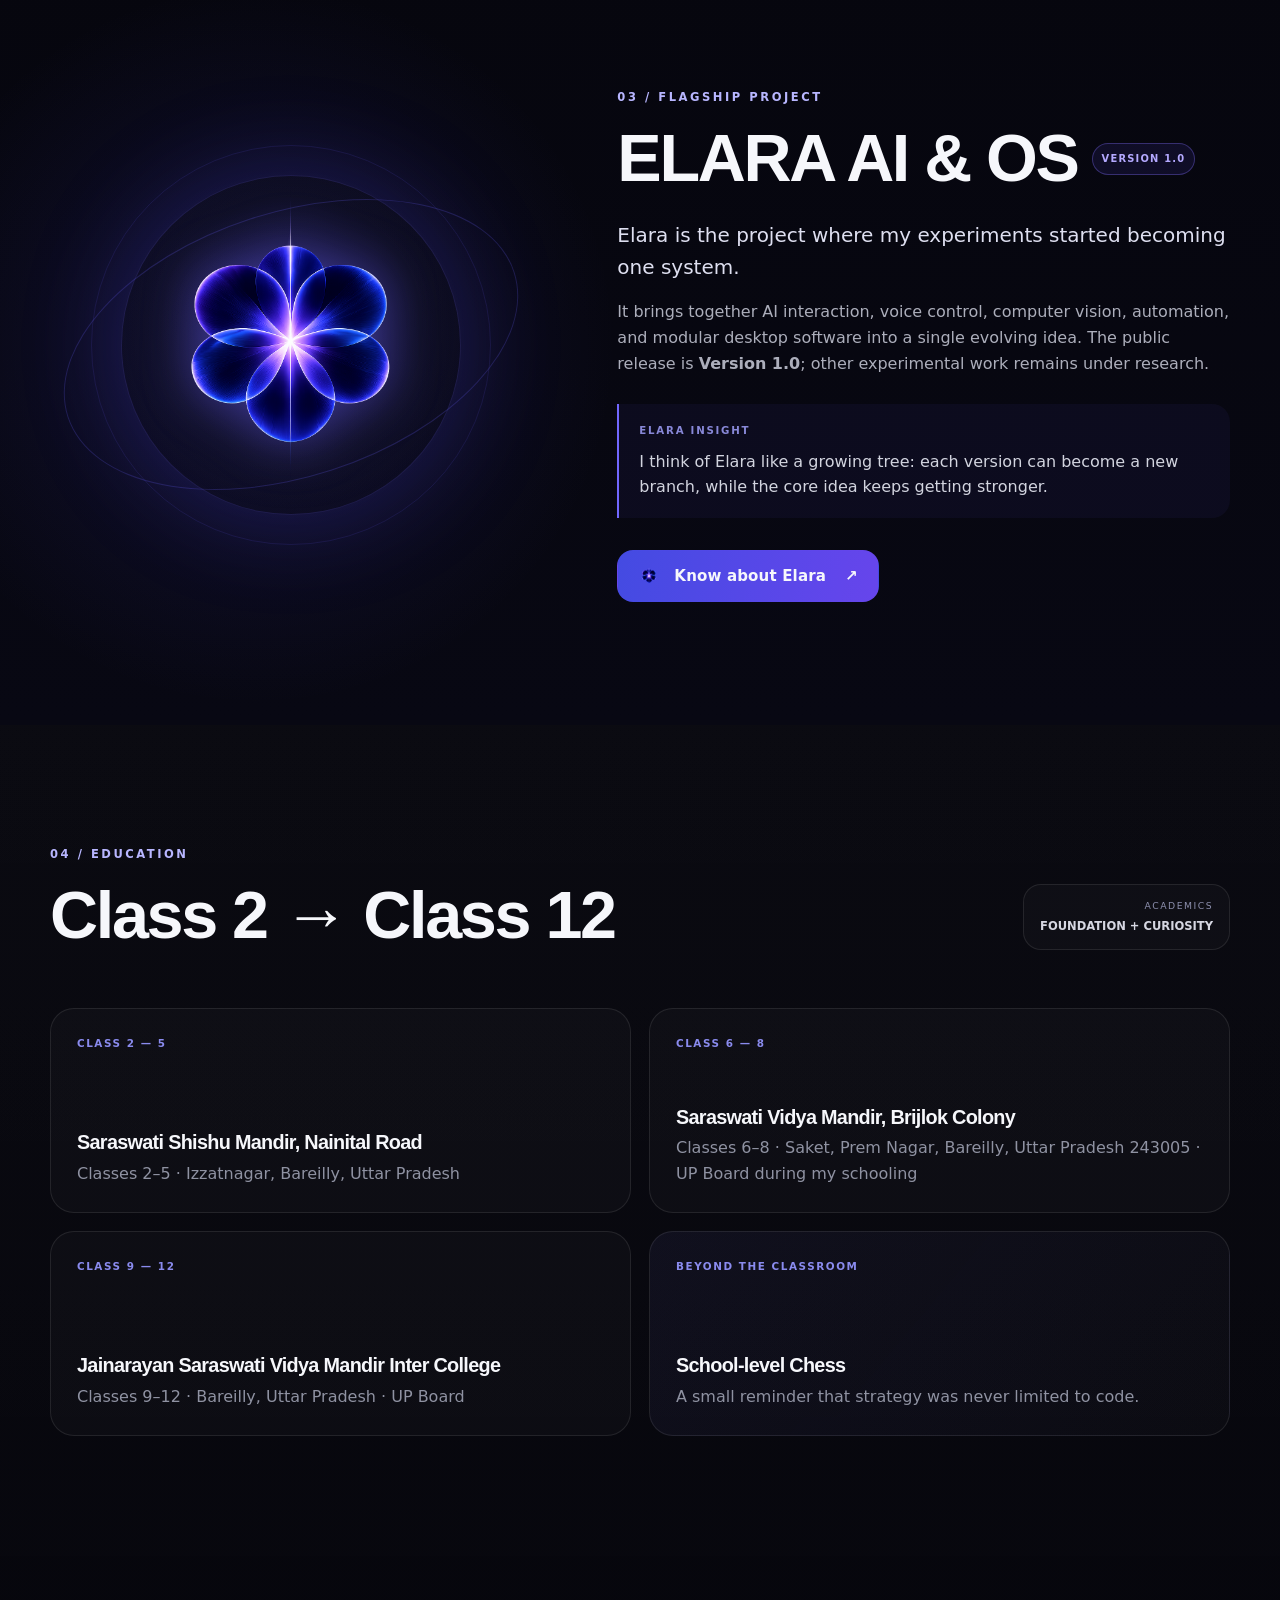
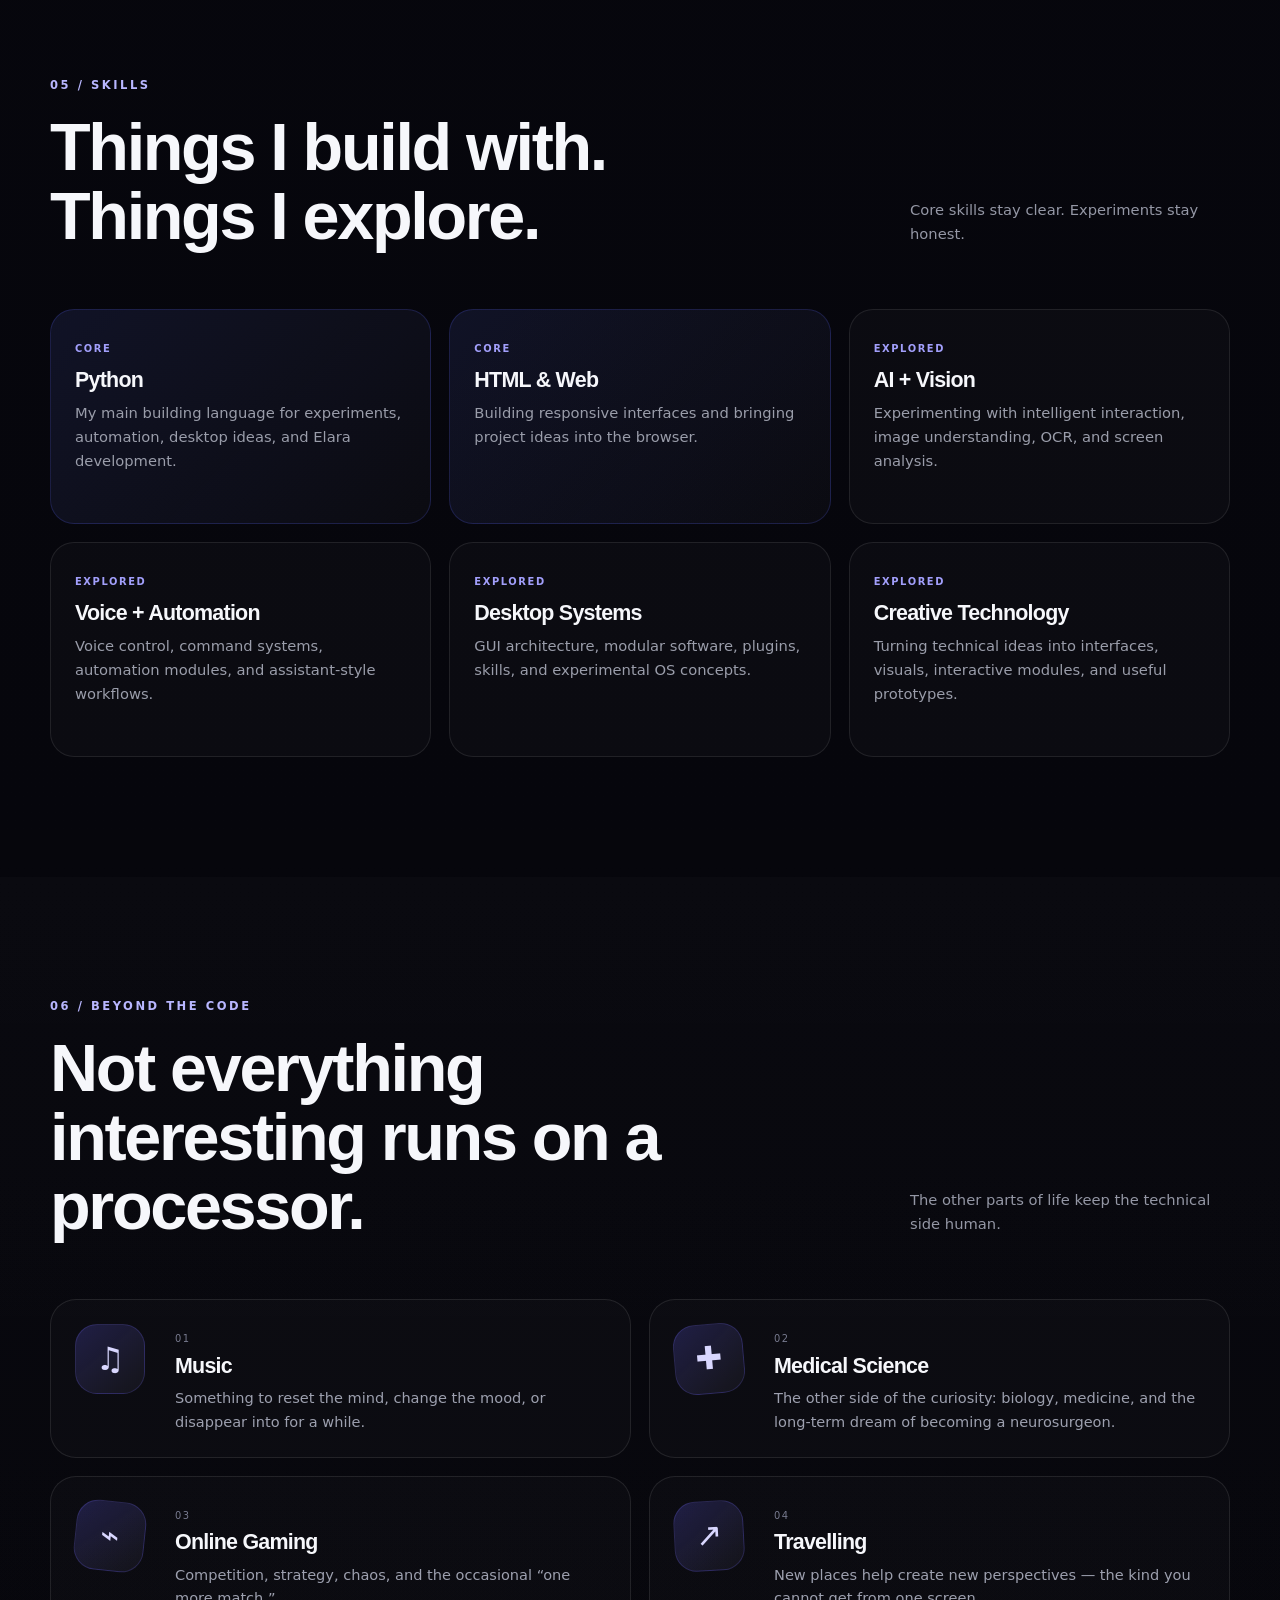
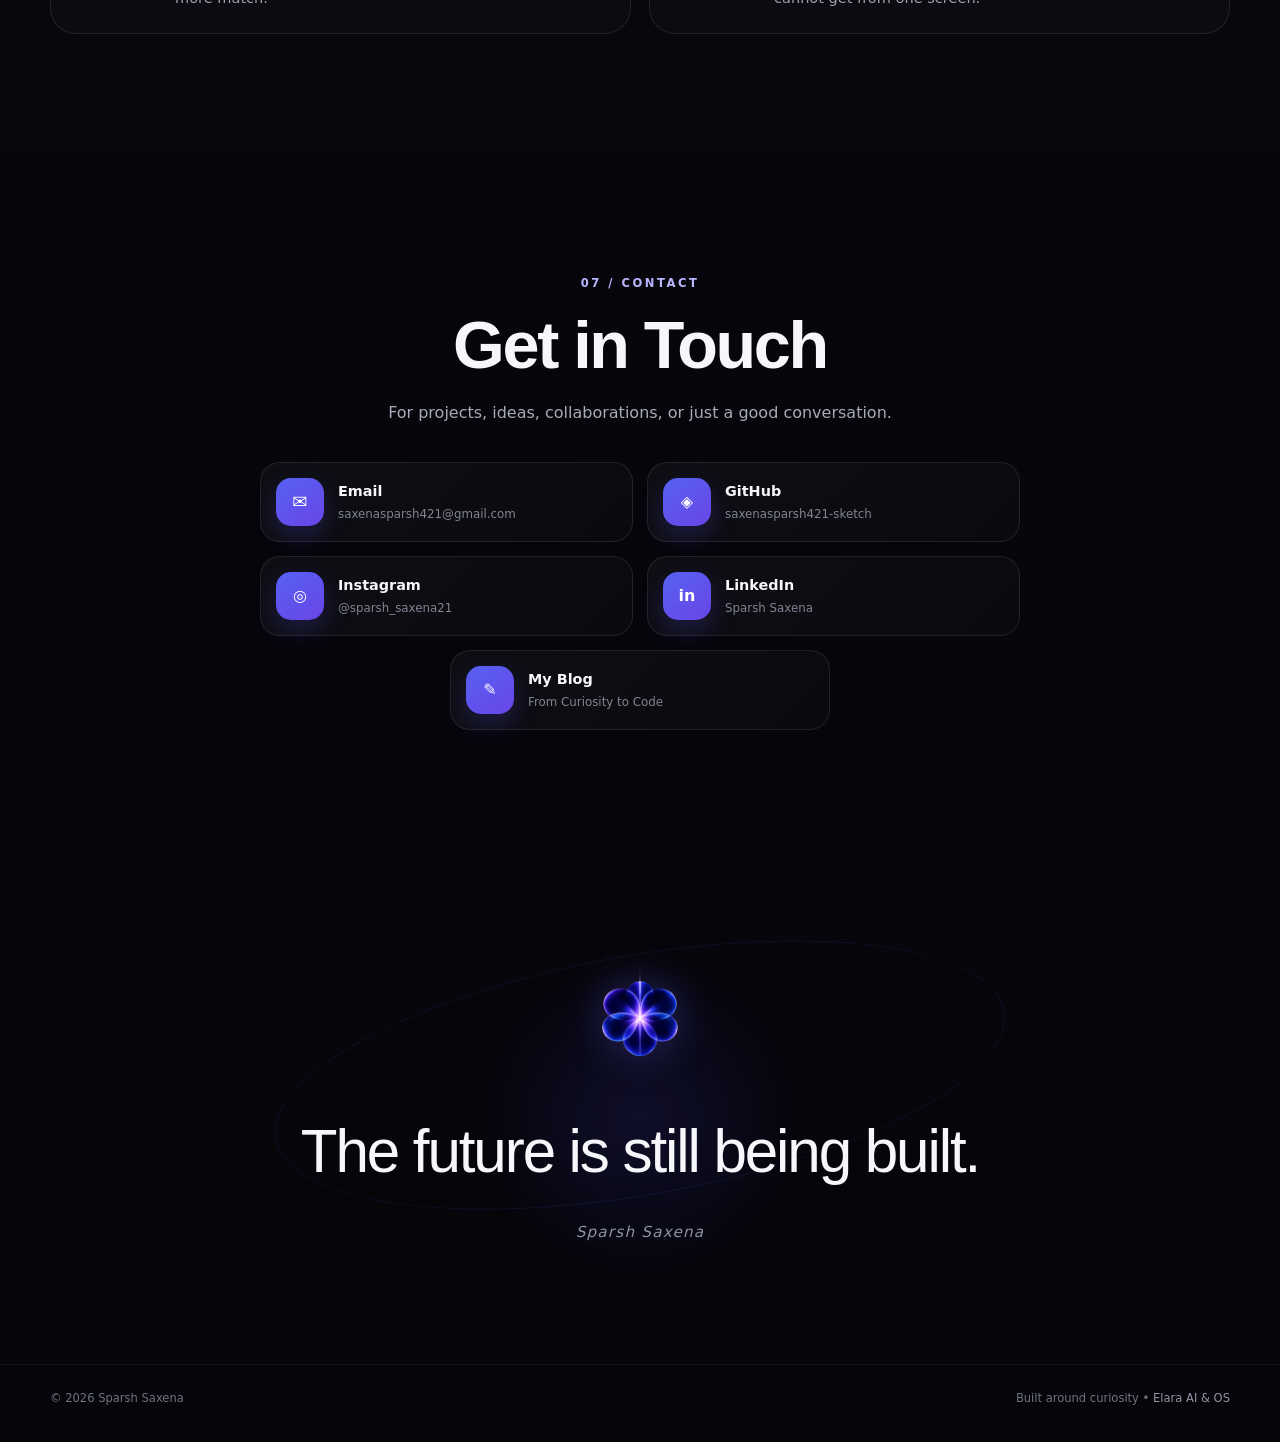
==== commit 02f70cb8: "Add files via upload" ====
--- a/index.html
+++ b/index.html
@@ -61,8 +61,30 @@
         }
       },
       "alumniOf": [
-        { "@type": "EducationalOrganization", "name": "Saraswati Shishu Mandir" },
-        { "@type": "EducationalOrganization", "name": "Saraswati Vidya Mandir" },
+        {
+          "@type": "EducationalOrganization",
+          "name": "Saraswati Shishu Mandir, Nainital Road, Izzatnagar, Bareilly",
+          "address": {
+            "@type": "PostalAddress",
+            "streetAddress": "Nainital Road, Izzatnagar",
+            "addressLocality": "Bareilly",
+            "addressRegion": "Uttar Pradesh",
+            "addressCountry": "IN"
+          }
+        },
+        {
+          "@type": "EducationalOrganization",
+          "name": "Saraswati Vidya Mandir, Brijlok Colony, Saket, Prem Nagar, Bareilly",
+          "description": "Sparsh attended Classes 6–8 when the school followed the UP Board.",
+          "address": {
+            "@type": "PostalAddress",
+            "streetAddress": "Brijlok Colony, Saket, Prem Nagar",
+            "addressLocality": "Bareilly",
+            "addressRegion": "Uttar Pradesh",
+            "postalCode": "243005",
+            "addressCountry": "IN"
+          }
+        },
         { "@type": "EducationalOrganization", "name": "Jainarayan Saraswati Vidya Mandir Inter College" }
       ],
       "knowsAbout": [
@@ -199,8 +221,8 @@
             <div class="timeline-node">01</div>
             <div class="timeline-card">
               <span class="timeline-tag">SCHOOL</span>
-              <h3>Class 10 → Class 12</h3>
-              <p>School became the base for a wider curiosity: science, chess, and the habit of learning across different interests.</p>
+              <h3>Class 9 → Class 12</h3>
+              <p>Jainarayan Saraswati Vidya Mandir Inter College, Bareilly — where I completed Classes 9–12 under the UP Board, with PCB in Classes 11–12.</p>
             </div>
           </article>
           <article class="timeline-item reveal delay-1">
@@ -282,18 +304,18 @@
         <div class="education-grid">
           <article class="education-card reveal">
             <span class="range">CLASS 2 — 5</span>
-            <h3>Saraswati Shishu Mandir</h3>
-            <p>Nainital Road, Bareilly</p>
+            <h3>Saraswati Shishu Mandir, Nainital Road</h3>
+            <p>Classes 2–5 · Izzatnagar, Bareilly, Uttar Pradesh</p>
           </article>
           <article class="education-card reveal delay-1">
             <span class="range">CLASS 6 — 8</span>
-            <h3>Saraswati Vidya Mandir</h3>
-            <p>Brijlok Colony</p>
+            <h3>Saraswati Vidya Mandir, Brijlok Colony</h3>
+            <p>Classes 6–8 · Saket, Prem Nagar, Bareilly, Uttar Pradesh 243005 · UP Board during my schooling</p>
           </article>
           <article class="education-card reveal">
             <span class="range">CLASS 9 — 12</span>
             <h3>Jainarayan Saraswati Vidya Mandir Inter College</h3>
-            <p>Bareilly</p>
+            <p>Classes 9–12 · Bareilly, Uttar Pradesh · UP Board</p>
           </article>
           <article class="education-card chess-card reveal delay-1">
             <span class="range">BEYOND THE CLASSROOM</span>
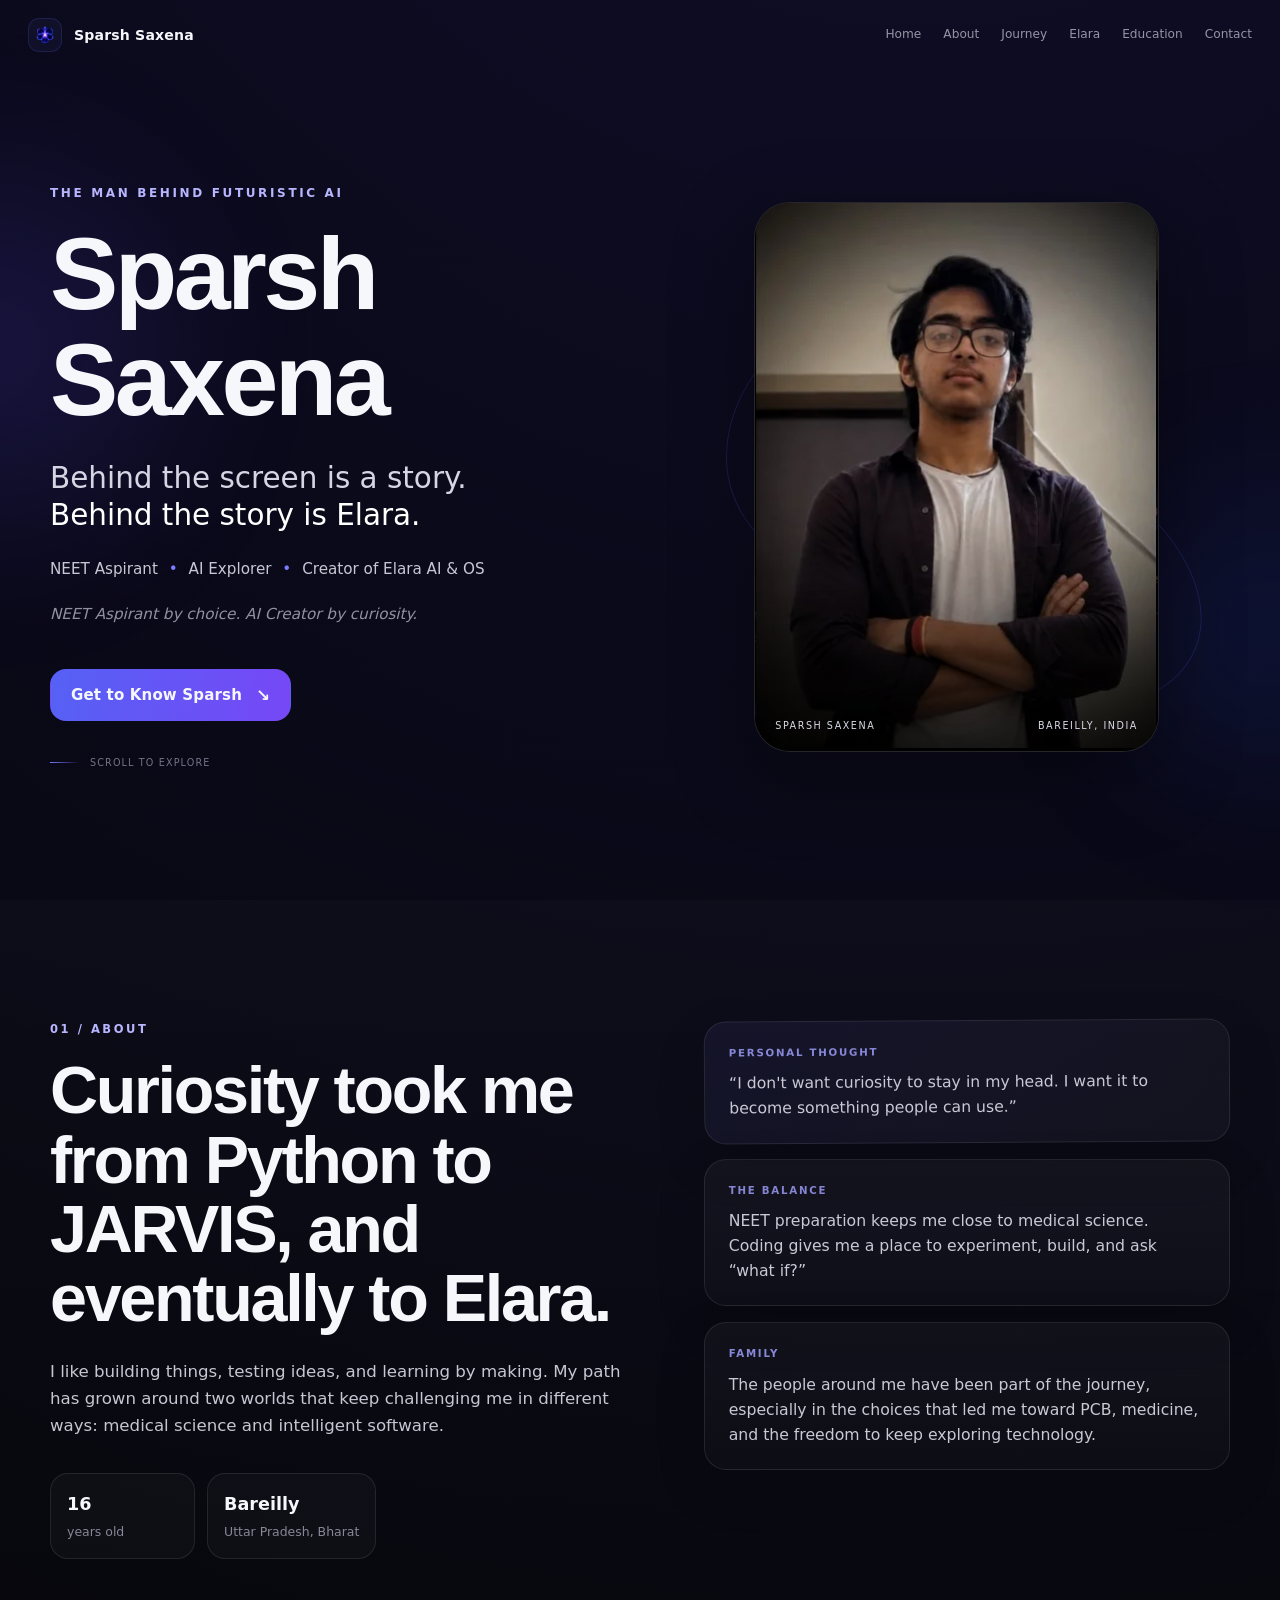
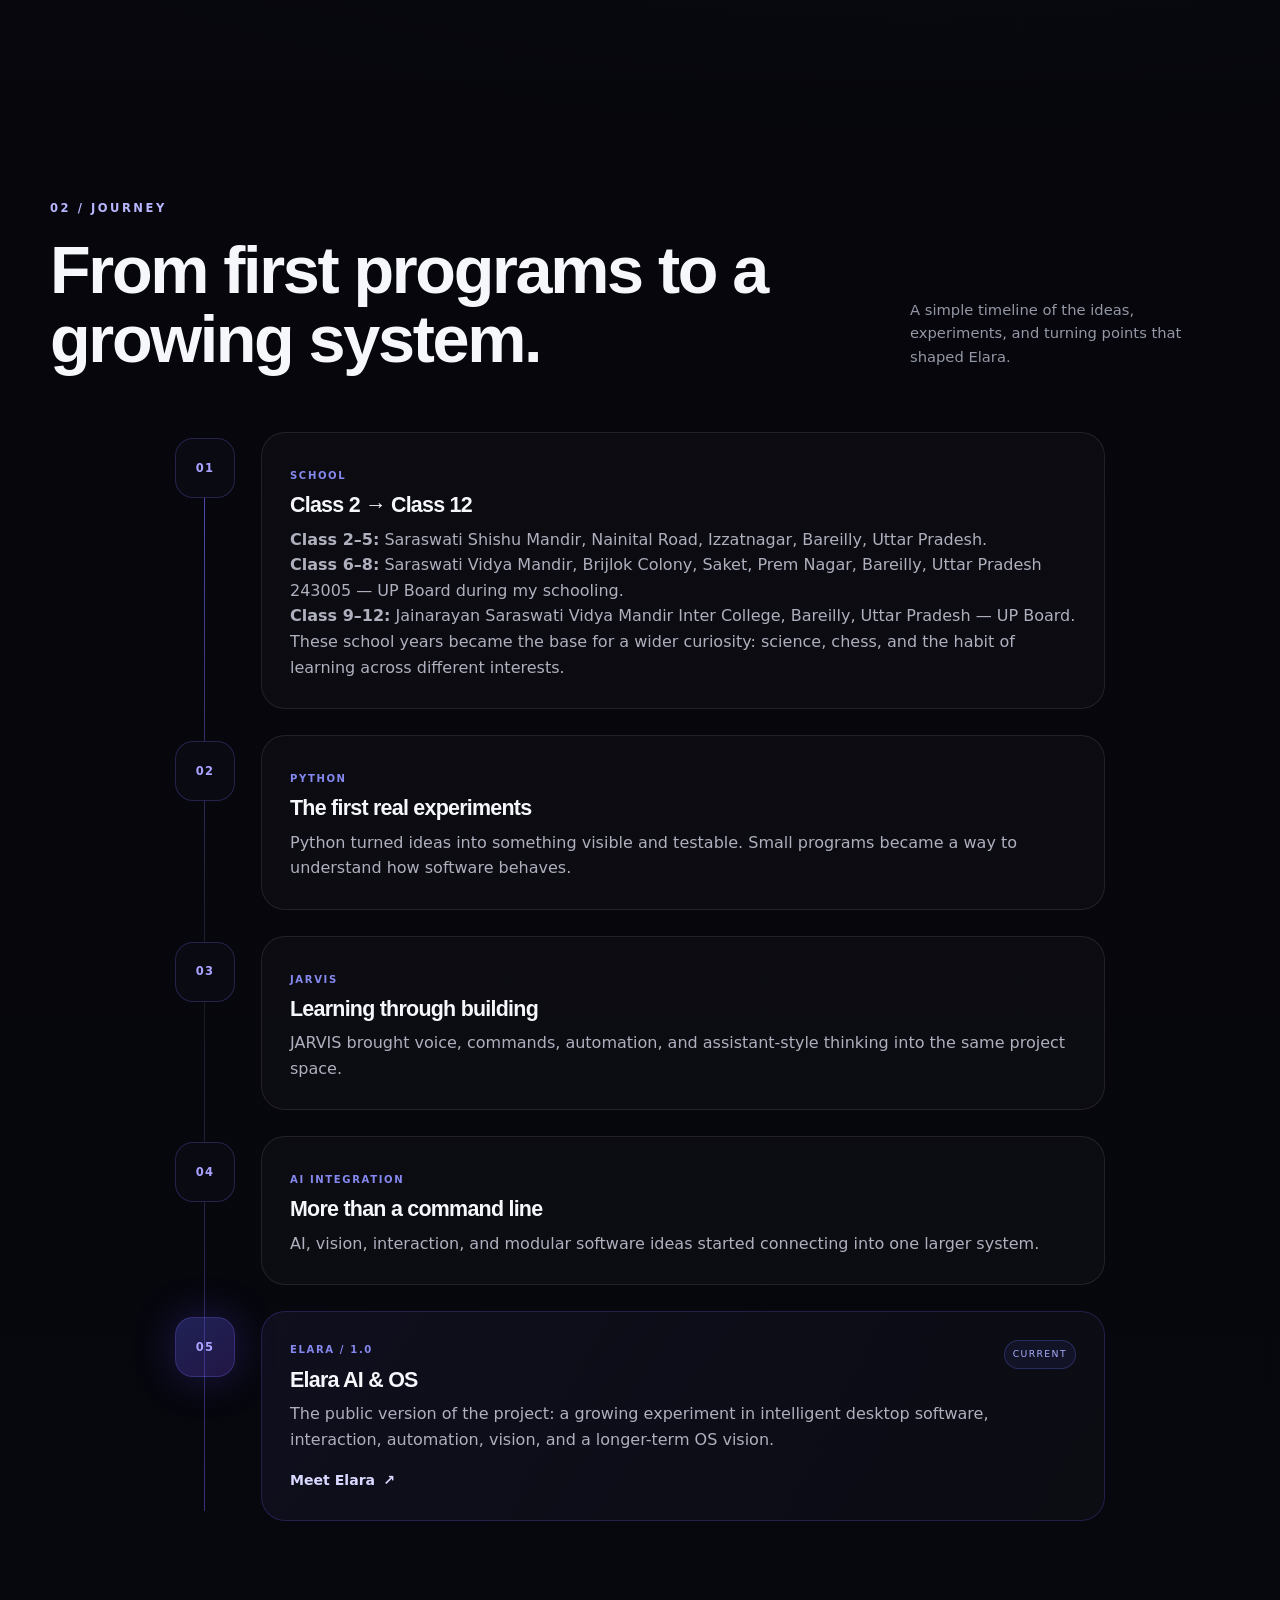
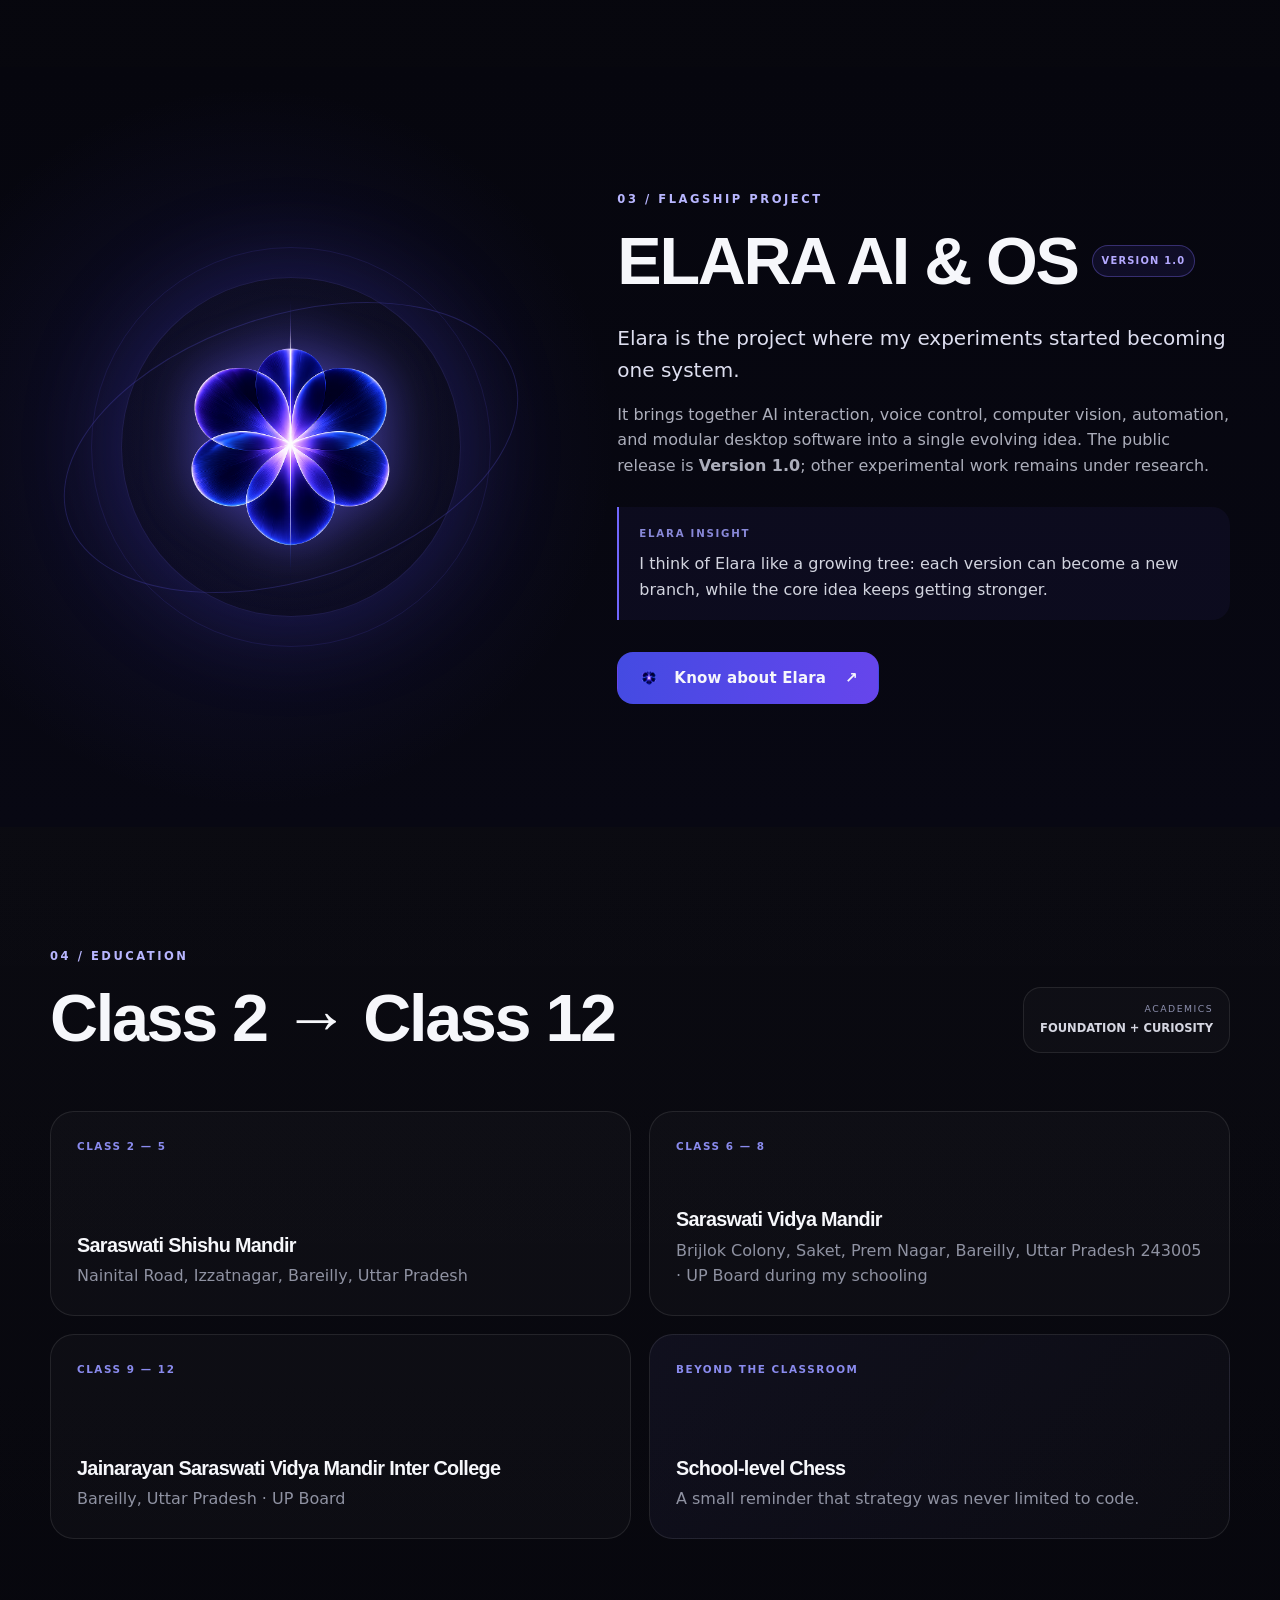
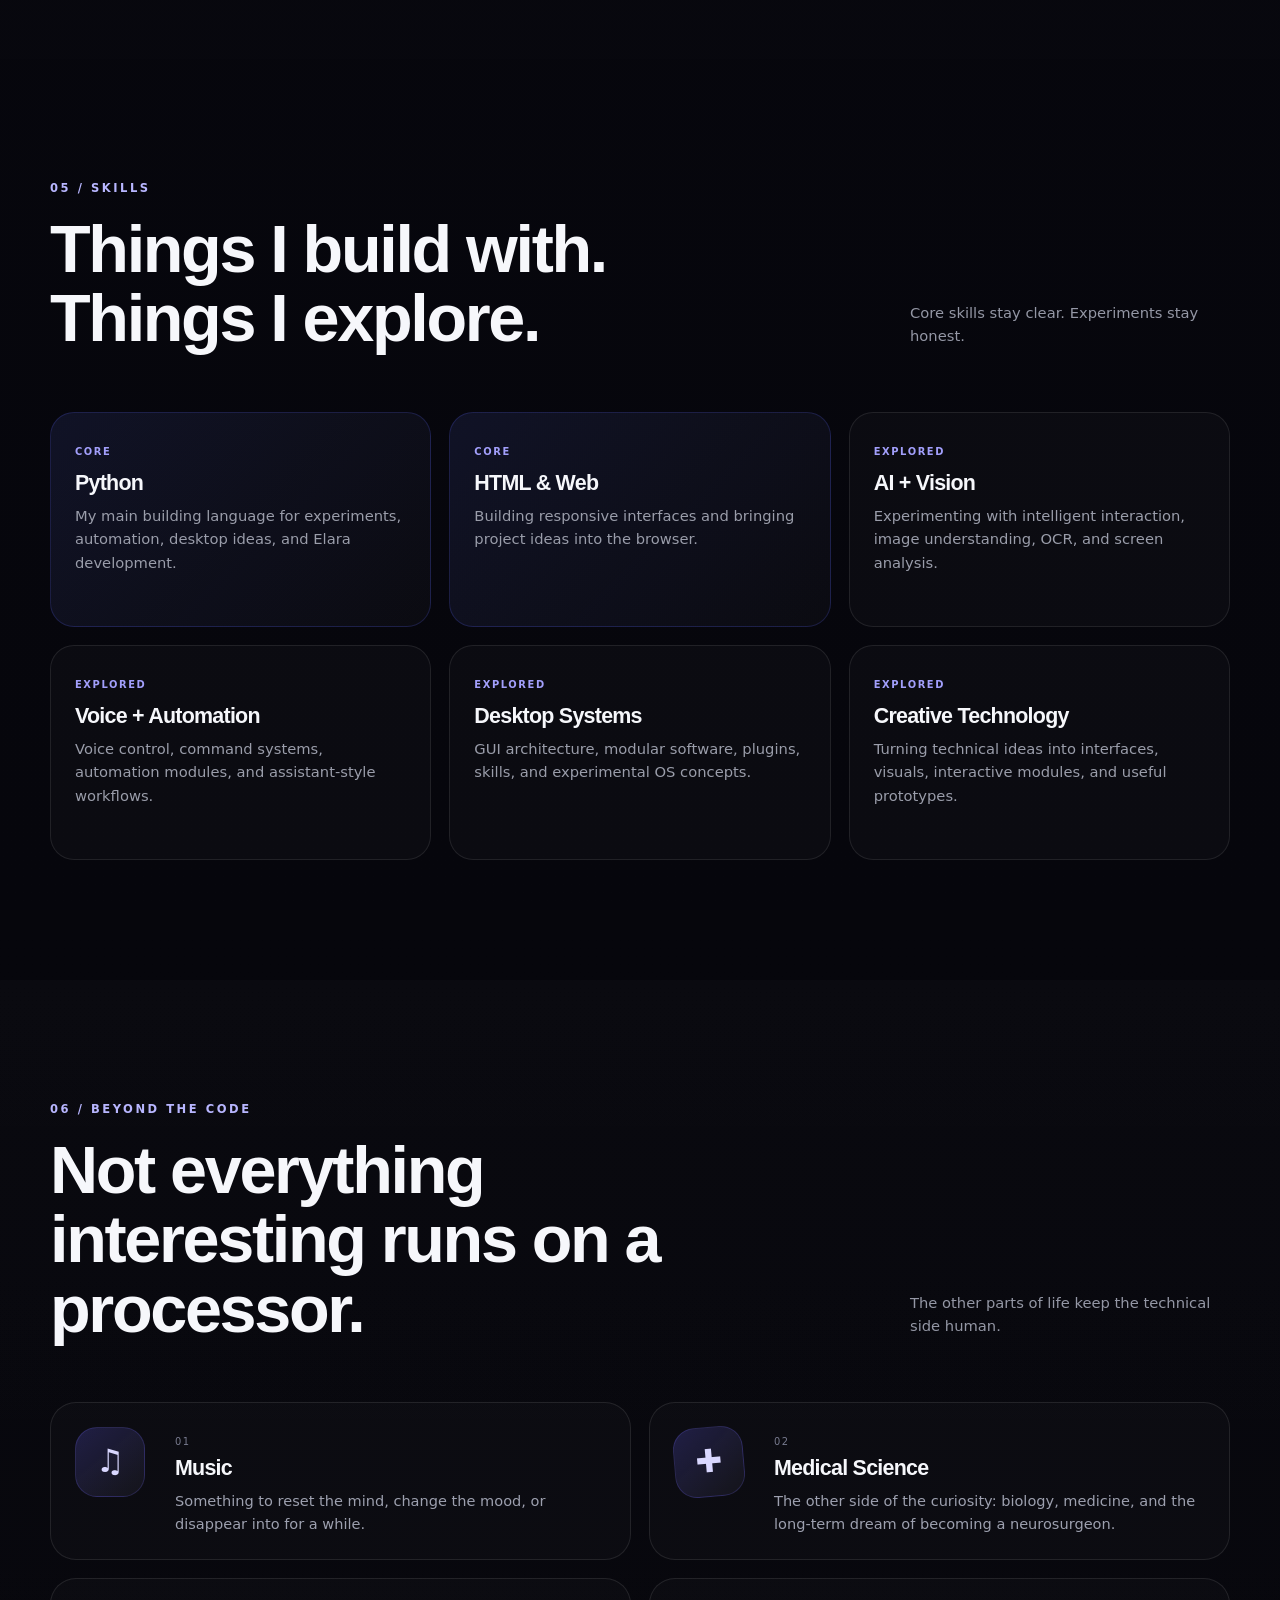
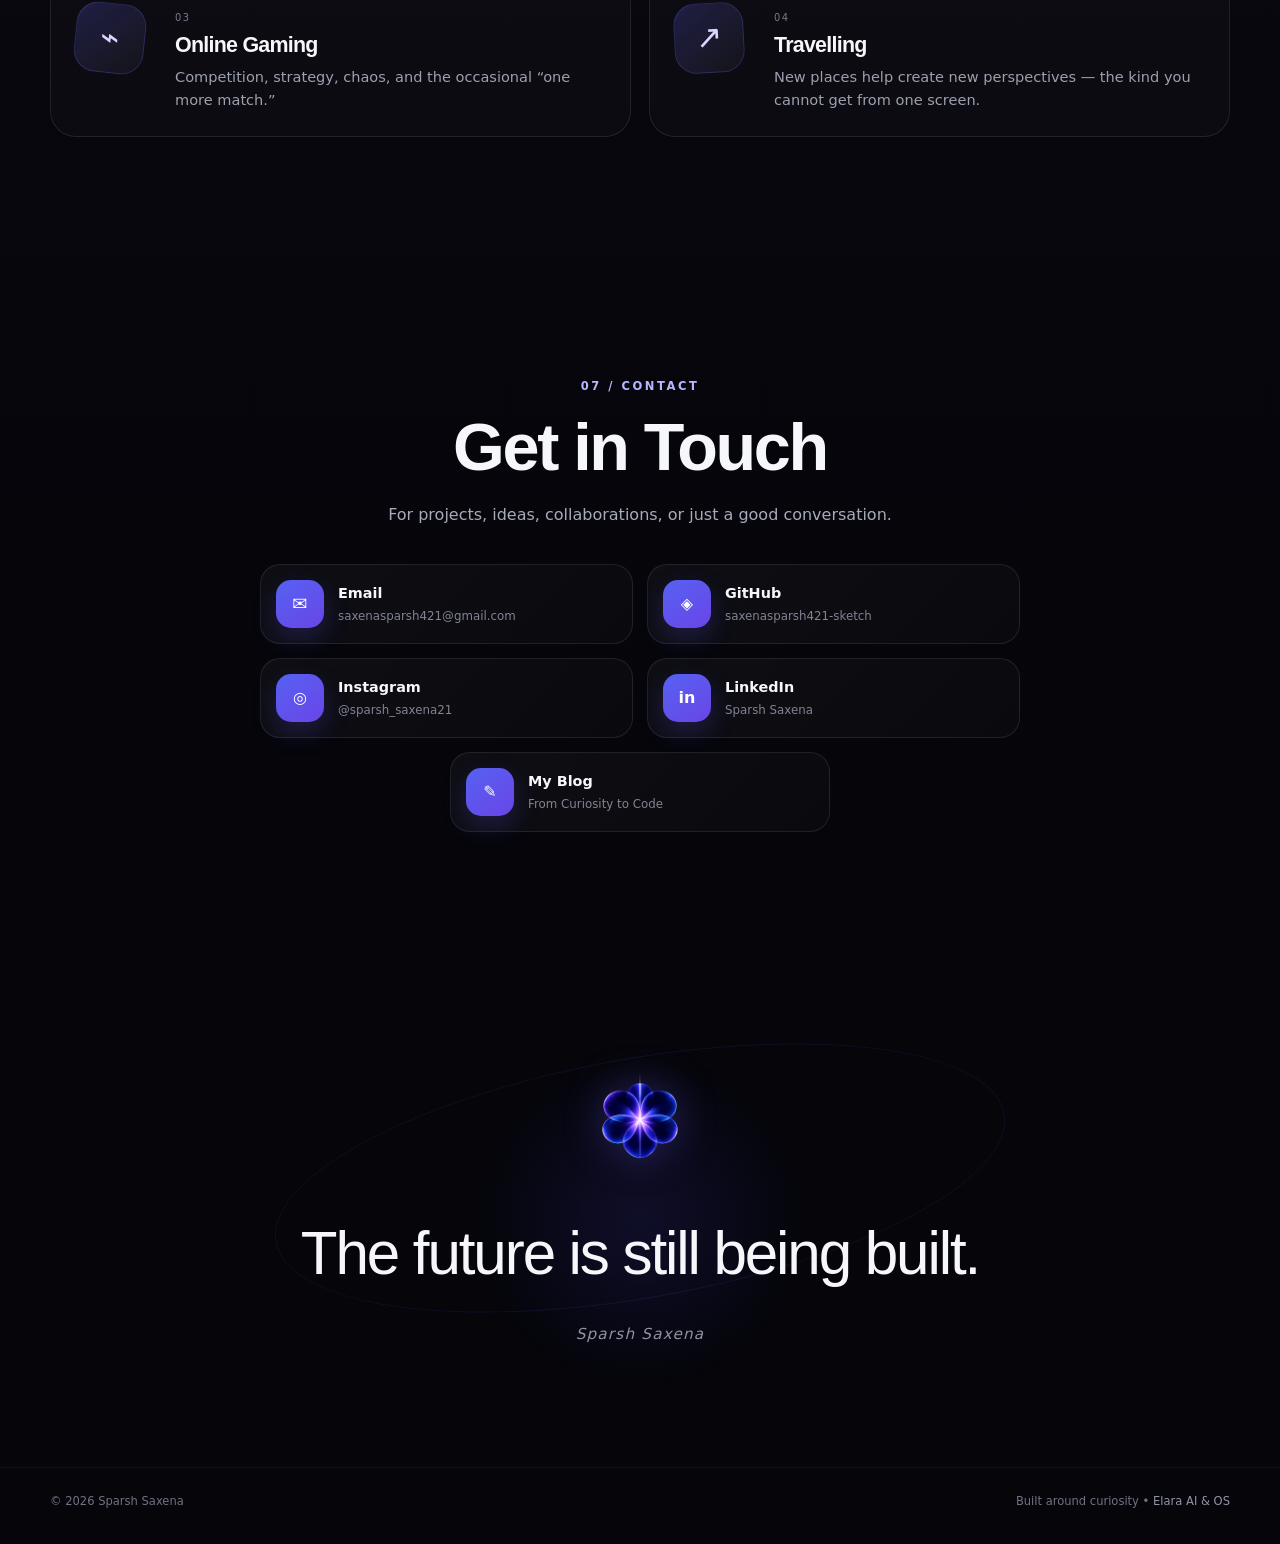
==== commit 51cf7120: "Add files via upload" ====
--- a/index.html
+++ b/index.html
@@ -63,7 +63,8 @@
       "alumniOf": [
         {
           "@type": "EducationalOrganization",
-          "name": "Saraswati Shishu Mandir, Nainital Road, Izzatnagar, Bareilly",
+          "name": "Saraswati Shishu Mandir",
+          "description": "Attended for Classes 2–5.",
           "address": {
             "@type": "PostalAddress",
             "streetAddress": "Nainital Road, Izzatnagar",
@@ -74,18 +75,28 @@
         },
         {
           "@type": "EducationalOrganization",
-          "name": "Saraswati Vidya Mandir, Brijlok Colony, Saket, Prem Nagar, Bareilly",
-          "description": "Sparsh attended Classes 6–8 when the school followed the UP Board.",
+          "name": "Saraswati Vidya Mandir",
+          "description": "Attended for Classes 6–8; the school followed the UP Board during his period of attendance.",
           "address": {
             "@type": "PostalAddress",
             "streetAddress": "Brijlok Colony, Saket, Prem Nagar",
+            "postalCode": "243005",
             "addressLocality": "Bareilly",
             "addressRegion": "Uttar Pradesh",
-            "postalCode": "243005",
             "addressCountry": "IN"
           }
         },
-        { "@type": "EducationalOrganization", "name": "Jainarayan Saraswati Vidya Mandir Inter College" }
+        {
+          "@type": "EducationalOrganization",
+          "name": "Jainarayan Saraswati Vidya Mandir Inter College",
+          "description": "Attended for Classes 9–12 under the UP Board.",
+          "address": {
+            "@type": "PostalAddress",
+            "addressLocality": "Bareilly",
+            "addressRegion": "Uttar Pradesh",
+            "addressCountry": "IN"
+          }
+        }
       ],
       "knowsAbout": [
         "Python",
@@ -221,8 +232,11 @@
             <div class="timeline-node">01</div>
             <div class="timeline-card">
               <span class="timeline-tag">SCHOOL</span>
-              <h3>Class 9 → Class 12</h3>
-              <p>Jainarayan Saraswati Vidya Mandir Inter College, Bareilly — where I completed Classes 9–12 under the UP Board, with PCB in Classes 11–12.</p>
+              <h3>Class 2 → Class 12</h3>
+              <p><strong>Class 2–5:</strong> Saraswati Shishu Mandir, Nainital Road, Izzatnagar, Bareilly, Uttar Pradesh.</p>
+              <p><strong>Class 6–8:</strong> Saraswati Vidya Mandir, Brijlok Colony, Saket, Prem Nagar, Bareilly, Uttar Pradesh 243005 — UP Board during my schooling.</p>
+              <p><strong>Class 9–12:</strong> Jainarayan Saraswati Vidya Mandir Inter College, Bareilly, Uttar Pradesh — UP Board.</p>
+              <p>These school years became the base for a wider curiosity: science, chess, and the habit of learning across different interests.</p>
             </div>
           </article>
           <article class="timeline-item reveal delay-1">
@@ -304,18 +318,18 @@
         <div class="education-grid">
           <article class="education-card reveal">
             <span class="range">CLASS 2 — 5</span>
-            <h3>Saraswati Shishu Mandir, Nainital Road</h3>
-            <p>Classes 2–5 · Izzatnagar, Bareilly, Uttar Pradesh</p>
+            <h3>Saraswati Shishu Mandir</h3>
+            <p>Nainital Road, Izzatnagar, Bareilly, Uttar Pradesh</p>
           </article>
           <article class="education-card reveal delay-1">
             <span class="range">CLASS 6 — 8</span>
-            <h3>Saraswati Vidya Mandir, Brijlok Colony</h3>
-            <p>Classes 6–8 · Saket, Prem Nagar, Bareilly, Uttar Pradesh 243005 · UP Board during my schooling</p>
+            <h3>Saraswati Vidya Mandir</h3>
+            <p>Brijlok Colony, Saket, Prem Nagar, Bareilly, Uttar Pradesh 243005 · UP Board during my schooling</p>
           </article>
           <article class="education-card reveal">
             <span class="range">CLASS 9 — 12</span>
             <h3>Jainarayan Saraswati Vidya Mandir Inter College</h3>
-            <p>Classes 9–12 · Bareilly, Uttar Pradesh · UP Board</p>
+            <p>Bareilly, Uttar Pradesh · UP Board</p>
           </article>
           <article class="education-card chess-card reveal delay-1">
             <span class="range">BEYOND THE CLASSROOM</span>
